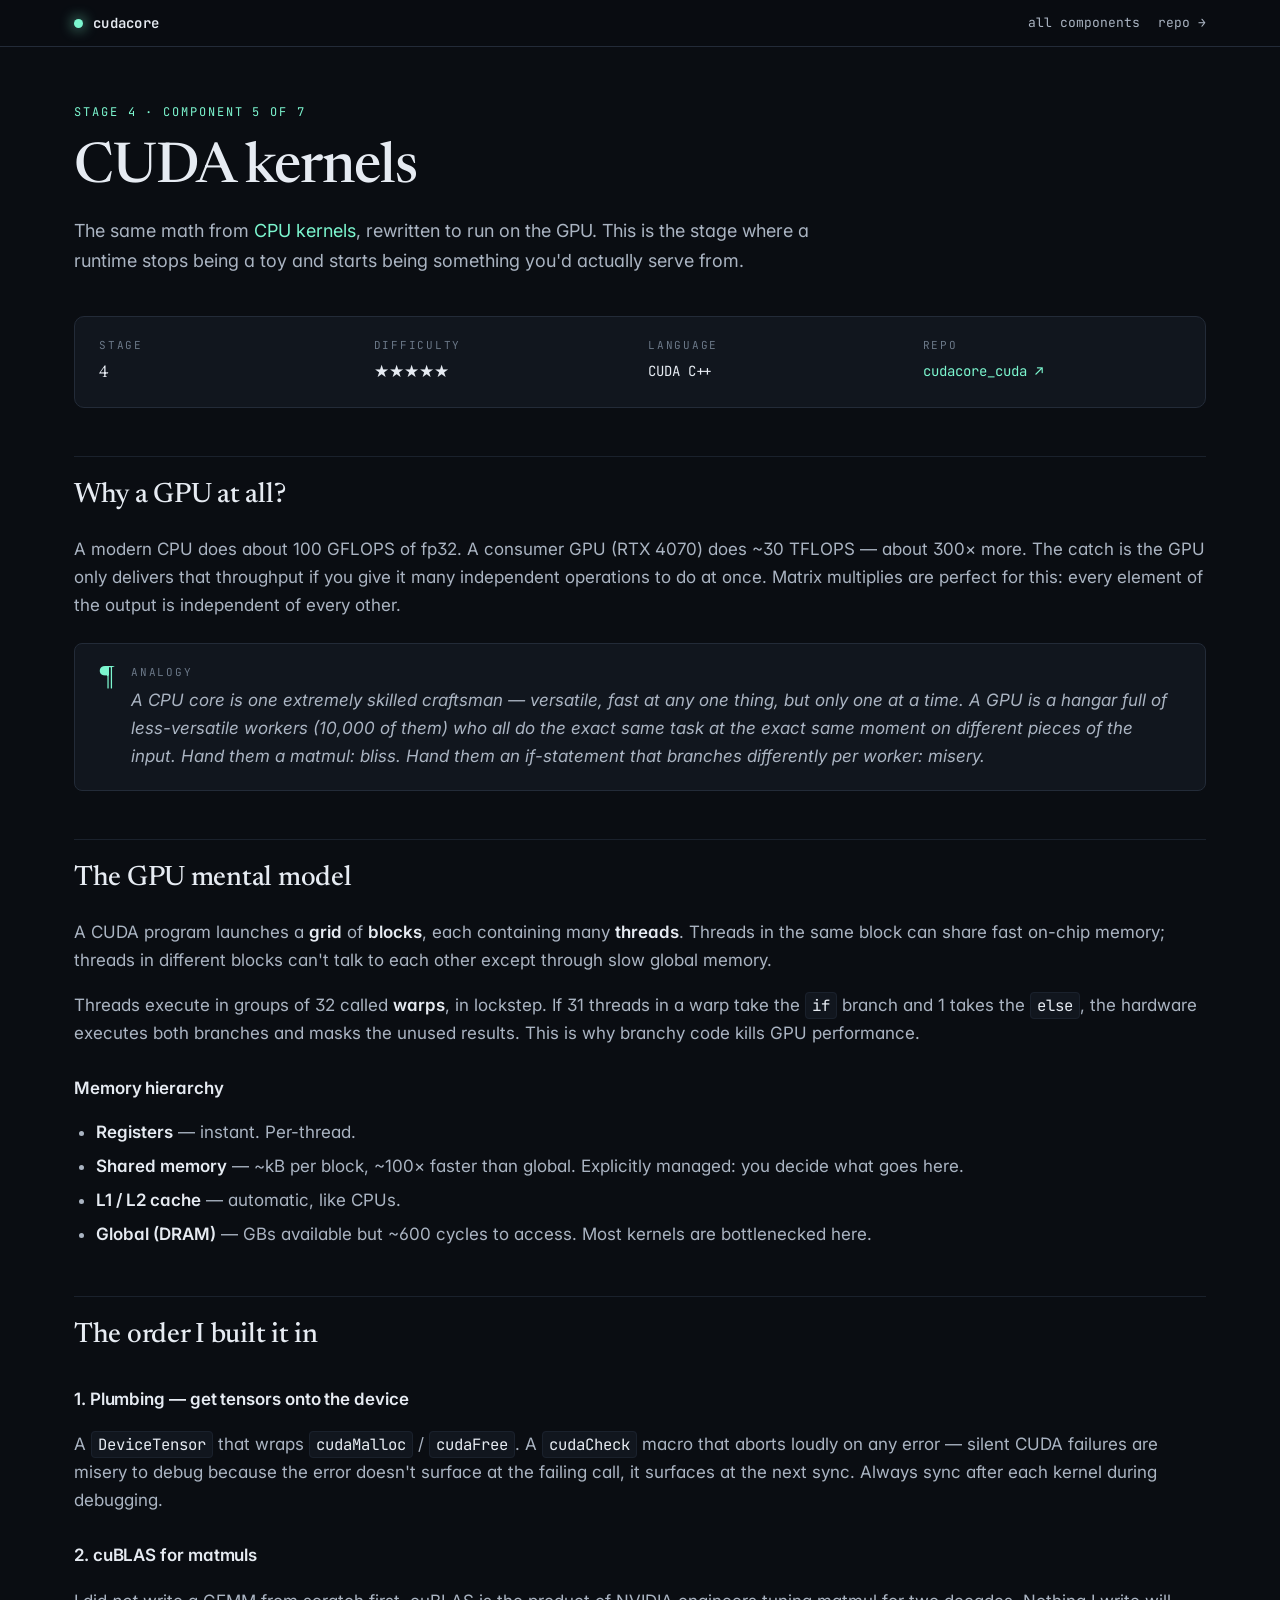
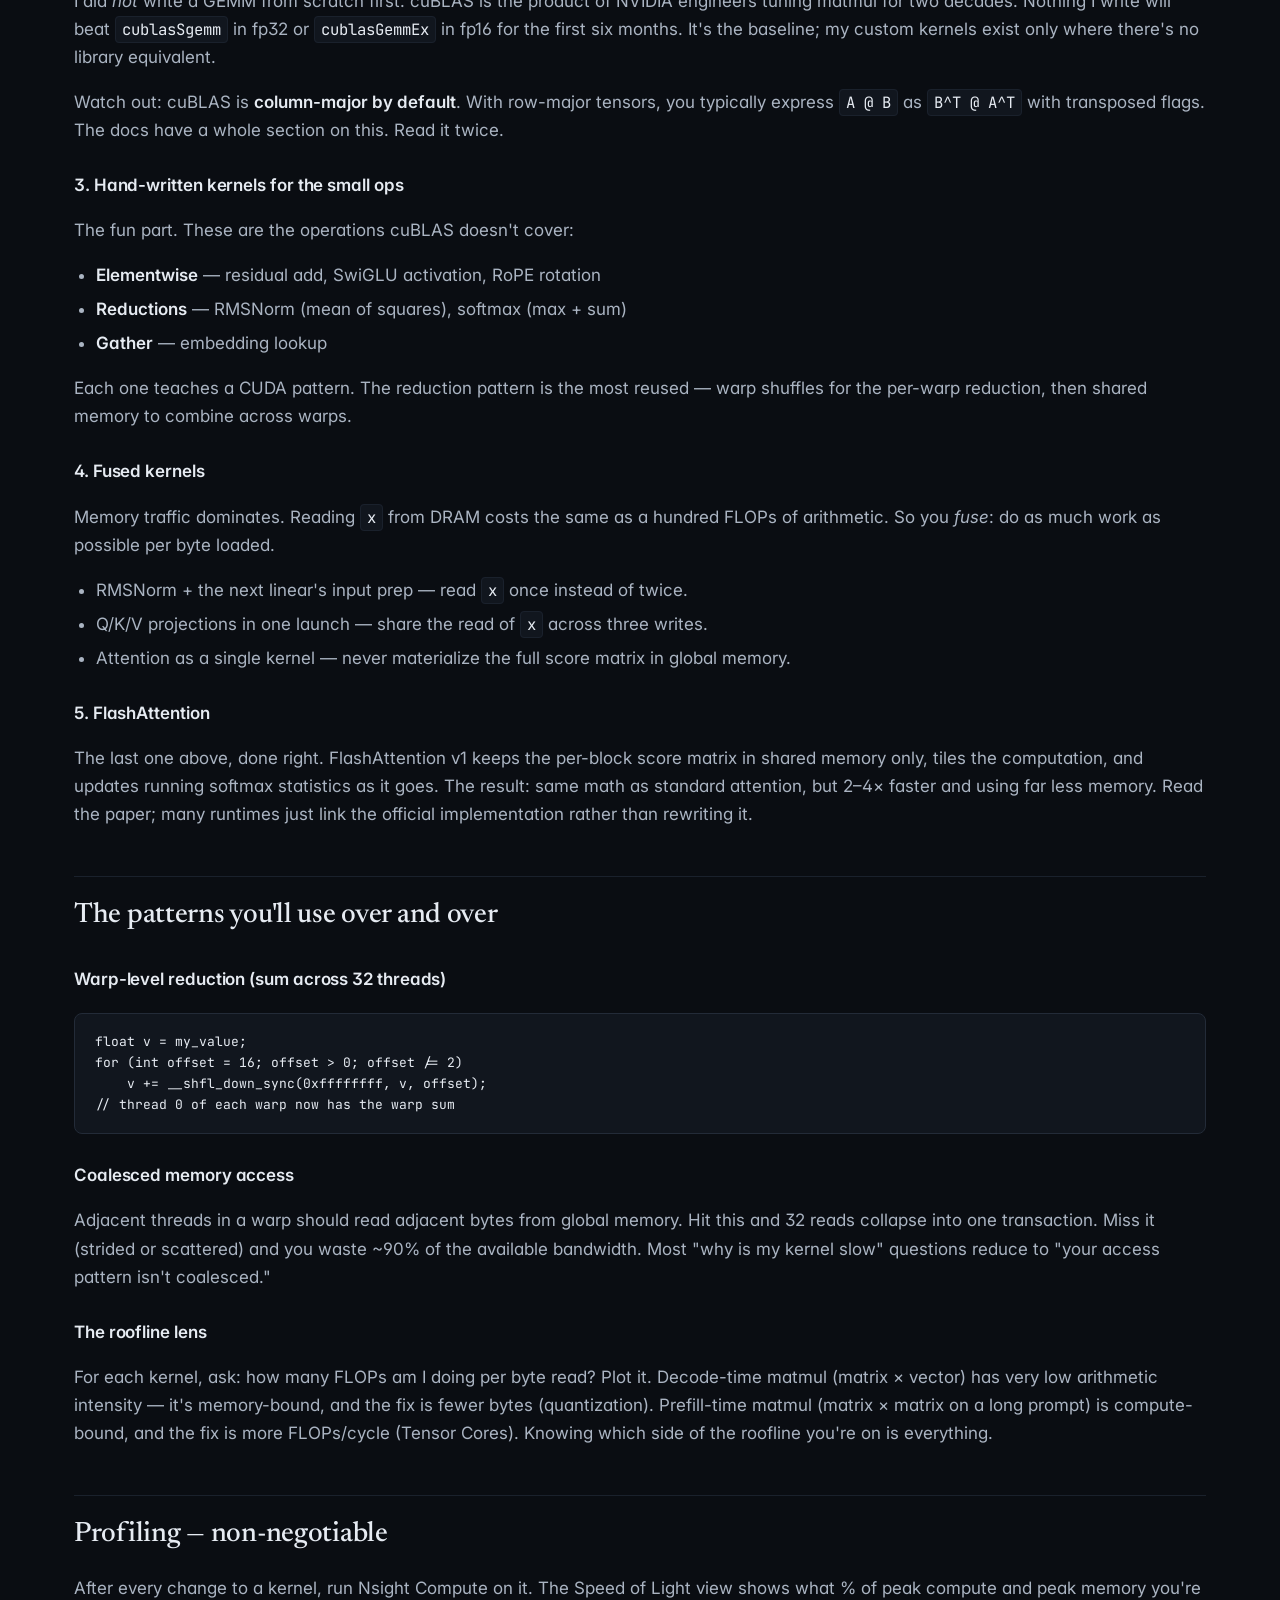
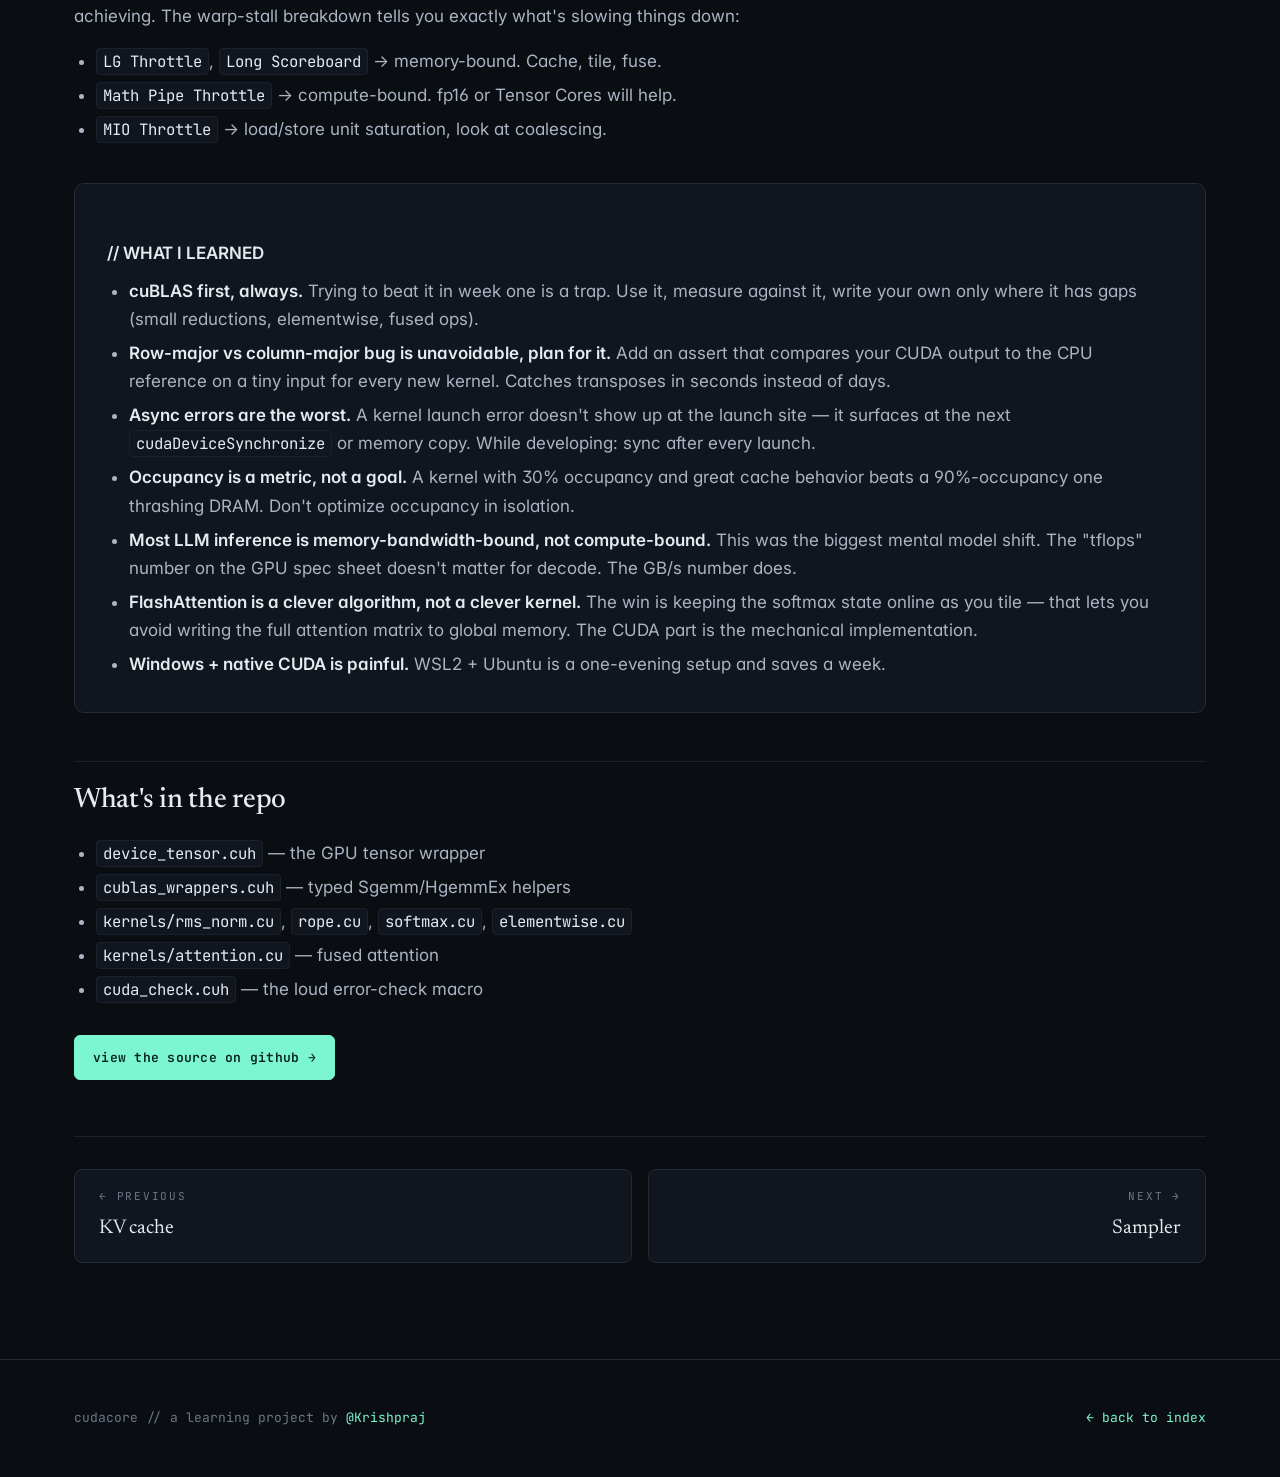
==== components/cuda.html @ 764e466d "Initial site — plain-English research log for cudacore Static HTML site explaining what an LLM infer" ====
<!doctype html>
<html lang="en">
<head>
<meta charset="utf-8">
<meta name="viewport" content="width=device-width, initial-scale=1">
<title>CUDA kernels — cudacore</title>
<meta name="description" content="The GPU version of the math. cuBLAS for matmuls, hand-written kernels for the small ops, fused attention for the win. Where 'fast' actually lives.">
<link href="https://fonts.googleapis.com/css2?family=Newsreader:ital,wght@0,400;0,500;0,600;1,400;1,500&family=Inter:wght@400;500;600;700&family=JetBrains+Mono:wght@400;500;600&display=swap" rel="stylesheet">
<link rel="stylesheet" href="../style.css">
</head>
<body>

<header class="topbar">
  <div class="topbar-inner">
    <a class="brand" href="../index.html" style="text-decoration:none;"><span class="dot"></span>cudacore</a>
    <nav class="topnav">
      <a href="../index.html#components">all components</a>
      <a href="https://github.com/Krishpraj/cudacore_cuda" target="_blank" rel="noopener">repo →</a>
    </nav>
  </div>
</header>

<article class="page">
  <div class="wrap">
    <div class="page-eyebrow">stage 4 · component 5 of 7</div>
    <h1>CUDA kernels</h1>
    <p class="subhead">The same math from <a href="kernels.html">CPU kernels</a>, rewritten to run on the GPU. This is the stage where a runtime stops being a toy and starts being something you'd actually serve from.</p>

    <div class="meta-panel">
      <div class="meta-item"><div class="label">Stage</div><div class="value">4</div></div>
      <div class="meta-item"><div class="label">Difficulty</div><div class="value">★★★★★</div></div>
      <div class="meta-item"><div class="label">Language</div><div class="value mono">CUDA C++</div></div>
      <div class="meta-item"><div class="label">Repo</div><div class="value mono"><a href="https://github.com/Krishpraj/cudacore_cuda" target="_blank" rel="noopener">cudacore_cuda ↗</a></div></div>
    </div>

    <h2>Why a GPU at all?</h2>
    <p>A modern CPU does about 100 GFLOPS of fp32. A consumer GPU (RTX 4070) does ~30 TFLOPS — about 300× more. The catch is the GPU only delivers that throughput if you give it many independent operations to do at once. Matrix multiplies are perfect for this: every element of the output is independent of every other.</p>

    <div class="analogy">
      <div class="icon">¶</div>
      <div class="body">
        <div class="tag">analogy</div>
        <p>A CPU core is one extremely skilled craftsman — versatile, fast at any one thing, but only one at a time. A GPU is a hangar full of less-versatile workers (10,000 of them) who all do the exact same task at the exact same moment on different pieces of the input. Hand them a matmul: bliss. Hand them an if-statement that branches differently per worker: misery.</p>
      </div>
    </div>

    <h2>The GPU mental model</h2>
    <p>A CUDA program launches a <strong>grid</strong> of <strong>blocks</strong>, each containing many <strong>threads</strong>. Threads in the same block can share fast on-chip memory; threads in different blocks can't talk to each other except through slow global memory.</p>

    <p>Threads execute in groups of 32 called <strong>warps</strong>, in lockstep. If 31 threads in a warp take the <code>if</code> branch and 1 takes the <code>else</code>, the hardware executes both branches and masks the unused results. This is why branchy code kills GPU performance.</p>

    <h3>Memory hierarchy</h3>
    <ul>
      <li><strong>Registers</strong> — instant. Per-thread.</li>
      <li><strong>Shared memory</strong> — ~kB per block, ~100× faster than global. Explicitly managed: you decide what goes here.</li>
      <li><strong>L1 / L2 cache</strong> — automatic, like CPUs.</li>
      <li><strong>Global (DRAM)</strong> — GBs available but ~600 cycles to access. Most kernels are bottlenecked here.</li>
    </ul>

    <h2>The order I built it in</h2>

    <h3>1. Plumbing — get tensors onto the device</h3>
    <p>A <code>DeviceTensor</code> that wraps <code>cudaMalloc</code> / <code>cudaFree</code>. A <code>cudaCheck</code> macro that aborts loudly on any error — silent CUDA failures are misery to debug because the error doesn't surface at the failing call, it surfaces at the next sync. Always sync after each kernel during debugging.</p>

    <h3>2. cuBLAS for matmuls</h3>
    <p>I did <em>not</em> write a GEMM from scratch first. cuBLAS is the product of NVIDIA engineers tuning matmul for two decades. Nothing I write will beat <code>cublasSgemm</code> in fp32 or <code>cublasGemmEx</code> in fp16 for the first six months. It's the baseline; my custom kernels exist only where there's no library equivalent.</p>

    <p>Watch out: cuBLAS is <strong>column-major by default</strong>. With row-major tensors, you typically express <code>A @ B</code> as <code>B^T @ A^T</code> with transposed flags. The docs have a whole section on this. Read it twice.</p>

    <h3>3. Hand-written kernels for the small ops</h3>
    <p>The fun part. These are the operations cuBLAS doesn't cover:</p>
    <ul>
      <li><strong>Elementwise</strong> — residual add, SwiGLU activation, RoPE rotation</li>
      <li><strong>Reductions</strong> — RMSNorm (mean of squares), softmax (max + sum)</li>
      <li><strong>Gather</strong> — embedding lookup</li>
    </ul>
    <p>Each one teaches a CUDA pattern. The reduction pattern is the most reused — warp shuffles for the per-warp reduction, then shared memory to combine across warps.</p>

    <h3>4. Fused kernels</h3>
    <p>Memory traffic dominates. Reading <code>x</code> from DRAM costs the same as a hundred FLOPs of arithmetic. So you <em>fuse</em>: do as much work as possible per byte loaded.</p>
    <ul>
      <li>RMSNorm + the next linear's input prep — read <code>x</code> once instead of twice.</li>
      <li>Q/K/V projections in one launch — share the read of <code>x</code> across three writes.</li>
      <li>Attention as a single kernel — never materialize the full score matrix in global memory.</li>
    </ul>

    <h3>5. FlashAttention</h3>
    <p>The last one above, done right. FlashAttention v1 keeps the per-block score matrix in shared memory only, tiles the computation, and updates running softmax statistics as it goes. The result: same math as standard attention, but 2–4× faster and using far less memory. Read the paper; many runtimes just link the official implementation rather than rewriting it.</p>

    <h2>The patterns you'll use over and over</h2>

    <h3>Warp-level reduction (sum across 32 threads)</h3>
<pre><code>float v = my_value;
for (int offset = 16; offset &gt; 0; offset /= 2)
    v += __shfl_down_sync(0xffffffff, v, offset);
// thread 0 of each warp now has the warp sum</code></pre>

    <h3>Coalesced memory access</h3>
    <p>Adjacent threads in a warp should read adjacent bytes from global memory. Hit this and 32 reads collapse into one transaction. Miss it (strided or scattered) and you waste ~90% of the available bandwidth. Most "why is my kernel slow" questions reduce to "your access pattern isn't coalesced."</p>

    <h3>The roofline lens</h3>
    <p>For each kernel, ask: how many FLOPs am I doing per byte read? Plot it. Decode-time matmul (matrix × vector) has very low arithmetic intensity — it's memory-bound, and the fix is fewer bytes (quantization). Prefill-time matmul (matrix × matrix on a long prompt) is compute-bound, and the fix is more FLOPs/cycle (Tensor Cores). Knowing which side of the roofline you're on is everything.</p>

    <h2>Profiling — non-negotiable</h2>
    <p>After every change to a kernel, run Nsight Compute on it. The Speed of Light view shows what % of peak compute and peak memory you're achieving. The warp-stall breakdown tells you exactly what's slowing things down:</p>
    <ul>
      <li><code>LG Throttle</code>, <code>Long Scoreboard</code> → memory-bound. Cache, tile, fuse.</li>
      <li><code>Math Pipe Throttle</code> → compute-bound. fp16 or Tensor Cores will help.</li>
      <li><code>MIO Throttle</code> → load/store unit saturation, look at coalescing.</li>
    </ul>

    <div class="learned">
      <h3>// what I learned</h3>
      <ul>
        <li><strong>cuBLAS first, always.</strong> Trying to beat it in week one is a trap. Use it, measure against it, write your own only where it has gaps (small reductions, elementwise, fused ops).</li>
        <li><strong>Row-major vs column-major bug is unavoidable, plan for it.</strong> Add an assert that compares your CUDA output to the CPU reference on a tiny input for every new kernel. Catches transposes in seconds instead of days.</li>
        <li><strong>Async errors are the worst.</strong> A kernel launch error doesn't show up at the launch site — it surfaces at the next <code>cudaDeviceSynchronize</code> or memory copy. While developing: sync after every launch.</li>
        <li><strong>Occupancy is a metric, not a goal.</strong> A kernel with 30% occupancy and great cache behavior beats a 90%-occupancy one thrashing DRAM. Don't optimize occupancy in isolation.</li>
        <li><strong>Most LLM inference is memory-bandwidth-bound, not compute-bound.</strong> This was the biggest mental model shift. The "tflops" number on the GPU spec sheet doesn't matter for decode. The GB/s number does.</li>
        <li><strong>FlashAttention is a clever algorithm, not a clever kernel.</strong> The win is keeping the softmax state online as you tile — that lets you avoid writing the full attention matrix to global memory. The CUDA part is the mechanical implementation.</li>
        <li><strong>Windows + native CUDA is painful.</strong> WSL2 + Ubuntu is a one-evening setup and saves a week.</li>
      </ul>
    </div>

    <h2>What's in the repo</h2>
    <ul>
      <li><code>device_tensor.cuh</code> — the GPU tensor wrapper</li>
      <li><code>cublas_wrappers.cuh</code> — typed Sgemm/HgemmEx helpers</li>
      <li><code>kernels/rms_norm.cu</code>, <code>rope.cu</code>, <code>softmax.cu</code>, <code>elementwise.cu</code></li>
      <li><code>kernels/attention.cu</code> — fused attention</li>
      <li><code>cuda_check.cuh</code> — the loud error-check macro</li>
    </ul>

    <p style="margin-top: 32px;"><a class="btn primary" href="https://github.com/Krishpraj/cudacore_cuda" target="_blank" rel="noopener">view the source on github →</a></p>

    <nav class="pager">
      <a href="kv_cache.html"><div class="dir">← previous</div><div class="title">KV cache</div></a>
      <a class="next" href="sampler.html"><div class="dir">next →</div><div class="title">Sampler</div></a>
    </nav>
  </div>
</article>

<footer class="site-foot">
  <div class="wrap">
    <div>cudacore // a learning project by <a href="https://github.com/Krishpraj" target="_blank" rel="noopener">@Krishpraj</a></div>
    <div><a href="../index.html">← back to index</a></div>
  </div>
</footer>

</body>
</html>
---- style.css ----
/* cudacore — design tokens */
:root {
  --bg: #0a0d12;
  --bg-2: #11161e;
  --bg-3: #1a212c;
  --line: #232b38;
  --line-soft: #1a212c;
  --ink: #e6ebf2;
  --ink-2: #aab4c2;
  --ink-3: #6b7888;
  --accent: #7cf6cf;
  --accent-2: #5cb8ff;
  --warn: #ffb84d;
  --danger: #ff7a90;
  --mono: ui-monospace, "JetBrains Mono", "SF Mono", Menlo, Consolas, monospace;
  --sans: ui-sans-serif, "Inter", system-ui, -apple-system, "Segoe UI", sans-serif;
  --serif: "Newsreader", "Iowan Old Style", Georgia, serif;
  --maxw: 1180px;
}

* { box-sizing: border-box; }
html, body { margin: 0; padding: 0; }
html { -webkit-text-size-adjust: 100%; }
body {
  background: var(--bg);
  color: var(--ink);
  font-family: var(--sans);
  font-size: 16px;
  line-height: 1.6;
  font-feature-settings: "ss01", "cv11";
  -webkit-font-smoothing: antialiased;
  text-rendering: optimizeLegibility;
}

a { color: var(--accent); text-decoration: none; }
a:hover { text-decoration: underline; text-decoration-thickness: 1px; text-underline-offset: 3px; }

::selection { background: var(--accent); color: #06231b; }

/* layout */
.wrap { max-width: var(--maxw); margin: 0 auto; padding: 0 24px; }
.row { display: flex; gap: 24px; flex-wrap: wrap; }

/* top bar */
.topbar {
  position: sticky;
  top: 0;
  z-index: 10;
  background: rgba(10,13,18,0.85);
  backdrop-filter: blur(12px);
  -webkit-backdrop-filter: blur(12px);
  border-bottom: 1px solid var(--line);
}
.topbar-inner {
  max-width: var(--maxw);
  margin: 0 auto;
  padding: 12px 24px;
  display: flex;
  align-items: center;
  justify-content: space-between;
  gap: 24px;
}
.brand {
  font-family: var(--mono);
  font-weight: 600;
  font-size: 14px;
  letter-spacing: 0.02em;
  color: var(--ink);
  display: flex;
  align-items: center;
  gap: 10px;
}
.brand .dot {
  width: 9px; height: 9px;
  border-radius: 50%;
  background: var(--accent);
  box-shadow: 0 0 14px var(--accent);
}
.topnav {
  display: flex;
  gap: 18px;
  font-family: var(--mono);
  font-size: 13px;
}
.topnav a {
  color: var(--ink-2);
  text-decoration: none;
}
.topnav a:hover { color: var(--ink); }

/* hero */
.hero {
  padding: 96px 0 64px;
  border-bottom: 1px solid var(--line);
  position: relative;
  overflow: hidden;
}
.hero::before {
  content: "";
  position: absolute;
  inset: 0;
  background:
    radial-gradient(800px 400px at 15% 10%, rgba(124,246,207,0.08), transparent 60%),
    radial-gradient(700px 500px at 85% 30%, rgba(92,184,255,0.07), transparent 60%);
  pointer-events: none;
}
.eyebrow {
  font-family: var(--mono);
  font-size: 12px;
  letter-spacing: 0.16em;
  text-transform: uppercase;
  color: var(--accent);
  margin-bottom: 24px;
}
.hero h1 {
  font-family: var(--serif);
  font-size: clamp(40px, 6vw, 72px);
  line-height: 1.05;
  letter-spacing: -0.02em;
  font-weight: 500;
  margin: 0 0 24px;
  max-width: 920px;
}
.hero h1 em {
  font-style: italic;
  color: var(--accent);
}
.hero .lede {
  font-size: 20px;
  line-height: 1.55;
  color: var(--ink-2);
  max-width: 720px;
  margin: 0 0 36px;
}
.cta-row {
  display: flex;
  gap: 12px;
  flex-wrap: wrap;
}
.btn {
  display: inline-flex;
  align-items: center;
  gap: 8px;
  padding: 11px 18px;
  border-radius: 6px;
  font-family: var(--mono);
  font-size: 13px;
  letter-spacing: 0.02em;
  border: 1px solid var(--line);
  background: var(--bg-2);
  color: var(--ink);
  text-decoration: none;
  transition: all 0.15s ease;
}
.btn:hover {
  border-color: var(--accent);
  text-decoration: none;
  transform: translateY(-1px);
}
.btn.primary {
  background: var(--accent);
  color: #06231b;
  border-color: var(--accent);
  font-weight: 600;
}
.btn.primary:hover { background: #6be3bc; border-color: #6be3bc; }

/* section */
section { padding: 72px 0; border-bottom: 1px solid var(--line-soft); }
section:last-of-type { border-bottom: none; }
.section-head {
  display: flex;
  align-items: baseline;
  justify-content: space-between;
  margin-bottom: 36px;
  gap: 24px;
  flex-wrap: wrap;
}
.section-tag {
  font-family: var(--mono);
  font-size: 12px;
  letter-spacing: 0.16em;
  text-transform: uppercase;
  color: var(--ink-3);
}
.section-head h2 {
  font-family: var(--serif);
  font-weight: 500;
  font-size: clamp(28px, 3.4vw, 40px);
  letter-spacing: -0.01em;
  margin: 8px 0 0;
}
.section-head p.kicker {
  color: var(--ink-2);
  max-width: 540px;
  margin: 8px 0 0;
}

/* the loop block */
.loop-block {
  background: var(--bg-2);
  border: 1px solid var(--line);
  border-radius: 10px;
  padding: 28px;
  font-family: var(--mono);
  font-size: 14px;
  line-height: 1.7;
  color: var(--ink-2);
  white-space: pre;
  overflow-x: auto;
}
.loop-block .kw { color: var(--accent-2); }
.loop-block .fn { color: var(--accent); }
.loop-block .cm { color: var(--ink-3); font-style: italic; }

/* component grid */
.comp-grid {
  display: grid;
  grid-template-columns: repeat(auto-fit, minmax(280px, 1fr));
  gap: 16px;
}
.comp-card {
  display: block;
  background: var(--bg-2);
  border: 1px solid var(--line);
  border-radius: 10px;
  padding: 24px;
  color: var(--ink);
  text-decoration: none;
  transition: all 0.2s ease;
  position: relative;
  overflow: hidden;
}
.comp-card::after {
  content: "→";
  position: absolute;
  top: 24px;
  right: 24px;
  font-family: var(--mono);
  color: var(--ink-3);
  transition: all 0.2s ease;
}
.comp-card:hover {
  border-color: var(--accent);
  background: var(--bg-3);
  text-decoration: none;
  transform: translateY(-2px);
}
.comp-card:hover::after { color: var(--accent); transform: translateX(4px); }
.comp-card .stage {
  font-family: var(--mono);
  font-size: 11px;
  letter-spacing: 0.16em;
  text-transform: uppercase;
  color: var(--accent);
  margin-bottom: 10px;
}
.comp-card h3 {
  font-family: var(--serif);
  font-weight: 500;
  font-size: 24px;
  margin: 0 0 8px;
  letter-spacing: -0.01em;
}
.comp-card p {
  color: var(--ink-2);
  font-size: 14px;
  line-height: 1.5;
  margin: 0;
}
.comp-card .difficulty {
  margin-top: 16px;
  display: flex;
  gap: 4px;
}
.comp-card .difficulty span {
  width: 24px; height: 3px;
  background: var(--line);
  border-radius: 2px;
}
.comp-card .difficulty span.on { background: var(--accent); }

/* page body content */
article.page {
  padding: 56px 0 96px;
}
article.page .page-eyebrow {
  font-family: var(--mono);
  font-size: 12px;
  letter-spacing: 0.16em;
  text-transform: uppercase;
  color: var(--accent);
  margin-bottom: 16px;
}
article.page h1 {
  font-family: var(--serif);
  font-weight: 500;
  font-size: clamp(36px, 5vw, 56px);
  letter-spacing: -0.02em;
  line-height: 1.1;
  margin: 0 0 16px;
}
article.page .subhead {
  font-size: 18px;
  color: var(--ink-2);
  max-width: 740px;
  margin: 0 0 40px;
}
article.page h2 {
  font-family: var(--serif);
  font-weight: 500;
  font-size: 28px;
  letter-spacing: -0.01em;
  margin: 48px 0 16px;
  padding-top: 16px;
  border-top: 1px solid var(--line-soft);
}
article.page h3 {
  font-family: var(--sans);
  font-weight: 600;
  font-size: 17px;
  margin: 28px 0 10px;
  color: var(--ink);
  letter-spacing: -0.005em;
}
article.page p, article.page li {
  color: var(--ink-2);
  font-size: 17px;
  line-height: 1.65;
}
article.page strong { color: var(--ink); font-weight: 600; }
article.page ul { padding-left: 22px; }
article.page li { margin-bottom: 6px; }
article.page code {
  font-family: var(--mono);
  font-size: 0.92em;
  background: var(--bg-2);
  padding: 2px 6px;
  border-radius: 4px;
  border: 1px solid var(--line-soft);
  color: var(--ink);
}
article.page pre {
  background: var(--bg-2);
  border: 1px solid var(--line);
  border-radius: 8px;
  padding: 18px 20px;
  overflow-x: auto;
  font-family: var(--mono);
  font-size: 13px;
  line-height: 1.6;
  color: var(--ink);
  margin: 20px 0;
}
article.page pre code {
  background: none;
  padding: 0;
  border: none;
  font-size: inherit;
}

/* explainer box */
.explainer {
  background: linear-gradient(135deg, rgba(124,246,207,0.04), rgba(92,184,255,0.03));
  border: 1px solid var(--line);
  border-left: 3px solid var(--accent);
  border-radius: 8px;
  padding: 20px 24px;
  margin: 24px 0;
}
.explainer .tag {
  font-family: var(--mono);
  font-size: 11px;
  letter-spacing: 0.16em;
  text-transform: uppercase;
  color: var(--accent);
  margin-bottom: 8px;
}
.explainer p { margin: 0; }

/* analogy box */
.analogy {
  background: var(--bg-2);
  border: 1px solid var(--line);
  border-radius: 8px;
  padding: 20px 24px;
  margin: 24px 0;
  display: flex;
  gap: 16px;
  align-items: flex-start;
}
.analogy .icon {
  font-family: var(--serif);
  font-size: 28px;
  color: var(--accent);
  line-height: 1;
  flex-shrink: 0;
}
.analogy .body { flex: 1; }
.analogy .tag {
  font-family: var(--mono);
  font-size: 11px;
  letter-spacing: 0.16em;
  text-transform: uppercase;
  color: var(--ink-3);
  margin-bottom: 4px;
}
.analogy p { margin: 0; font-style: italic; color: var(--ink); }

/* learned-box */
.learned {
  background: var(--bg-2);
  border: 1px solid var(--line);
  border-radius: 10px;
  padding: 28px 32px;
  margin: 40px 0;
}
.learned h3 {
  font-family: var(--mono);
  font-size: 12px;
  letter-spacing: 0.16em;
  text-transform: uppercase;
  color: var(--accent);
  margin: 0 0 16px;
  padding: 0;
  border: 0;
}
.learned ul { padding-left: 22px; margin: 0; }
.learned li { margin-bottom: 10px; }

/* next/prev */
.pager {
  display: flex;
  justify-content: space-between;
  gap: 16px;
  margin-top: 56px;
  padding-top: 32px;
  border-top: 1px solid var(--line-soft);
}
.pager a {
  flex: 1;
  padding: 18px 24px;
  background: var(--bg-2);
  border: 1px solid var(--line);
  border-radius: 8px;
  display: block;
  text-decoration: none;
  transition: all 0.15s ease;
}
.pager a:hover { border-color: var(--accent); text-decoration: none; }
.pager .dir {
  font-family: var(--mono);
  font-size: 11px;
  letter-spacing: 0.16em;
  text-transform: uppercase;
  color: var(--ink-3);
  margin-bottom: 6px;
}
.pager .title {
  font-family: var(--serif);
  font-size: 20px;
  color: var(--ink);
}
.pager a.next { text-align: right; }
.pager a.disabled { opacity: 0.4; pointer-events: none; }

/* roadmap */
.stages {
  display: grid;
  grid-template-columns: 1fr;
  gap: 0;
  border: 1px solid var(--line);
  border-radius: 10px;
  overflow: hidden;
  background: var(--bg-2);
}
.stage-row {
  display: grid;
  grid-template-columns: 88px 1fr;
  border-top: 1px solid var(--line-soft);
  padding: 18px 24px;
  align-items: baseline;
  gap: 16px;
}
.stage-row:first-child { border-top: none; }
.stage-row .num {
  font-family: var(--mono);
  font-size: 12px;
  color: var(--accent);
  letter-spacing: 0.1em;
}
.stage-row .title {
  font-family: var(--serif);
  font-size: 19px;
  color: var(--ink);
  margin: 0 0 4px;
}
.stage-row .desc {
  font-size: 14px;
  color: var(--ink-2);
  margin: 0;
}

/* metadata panel on component pages */
.meta-panel {
  display: grid;
  grid-template-columns: repeat(auto-fit, minmax(180px, 1fr));
  gap: 16px;
  background: var(--bg-2);
  border: 1px solid var(--line);
  border-radius: 10px;
  padding: 20px 24px;
  margin: 32px 0 40px;
}
.meta-item .label {
  font-family: var(--mono);
  font-size: 11px;
  letter-spacing: 0.16em;
  text-transform: uppercase;
  color: var(--ink-3);
  margin-bottom: 6px;
}
.meta-item .value {
  font-family: var(--serif);
  font-size: 17px;
  color: var(--ink);
}
.meta-item .value.mono { font-family: var(--mono); font-size: 14px; }

/* footer */
footer.site-foot {
  padding: 48px 0;
  border-top: 1px solid var(--line);
  font-family: var(--mono);
  font-size: 13px;
  color: var(--ink-3);
}
footer.site-foot .wrap {
  display: flex;
  justify-content: space-between;
  flex-wrap: wrap;
  gap: 16px;
}

/* responsive */
@media (max-width: 640px) {
  .topnav { gap: 12px; font-size: 12px; }
  .hero { padding: 64px 0 48px; }
  .meta-panel { grid-template-columns: 1fr 1fr; }
  .pager { flex-direction: column; }
  .pager a.next { text-align: left; }
}
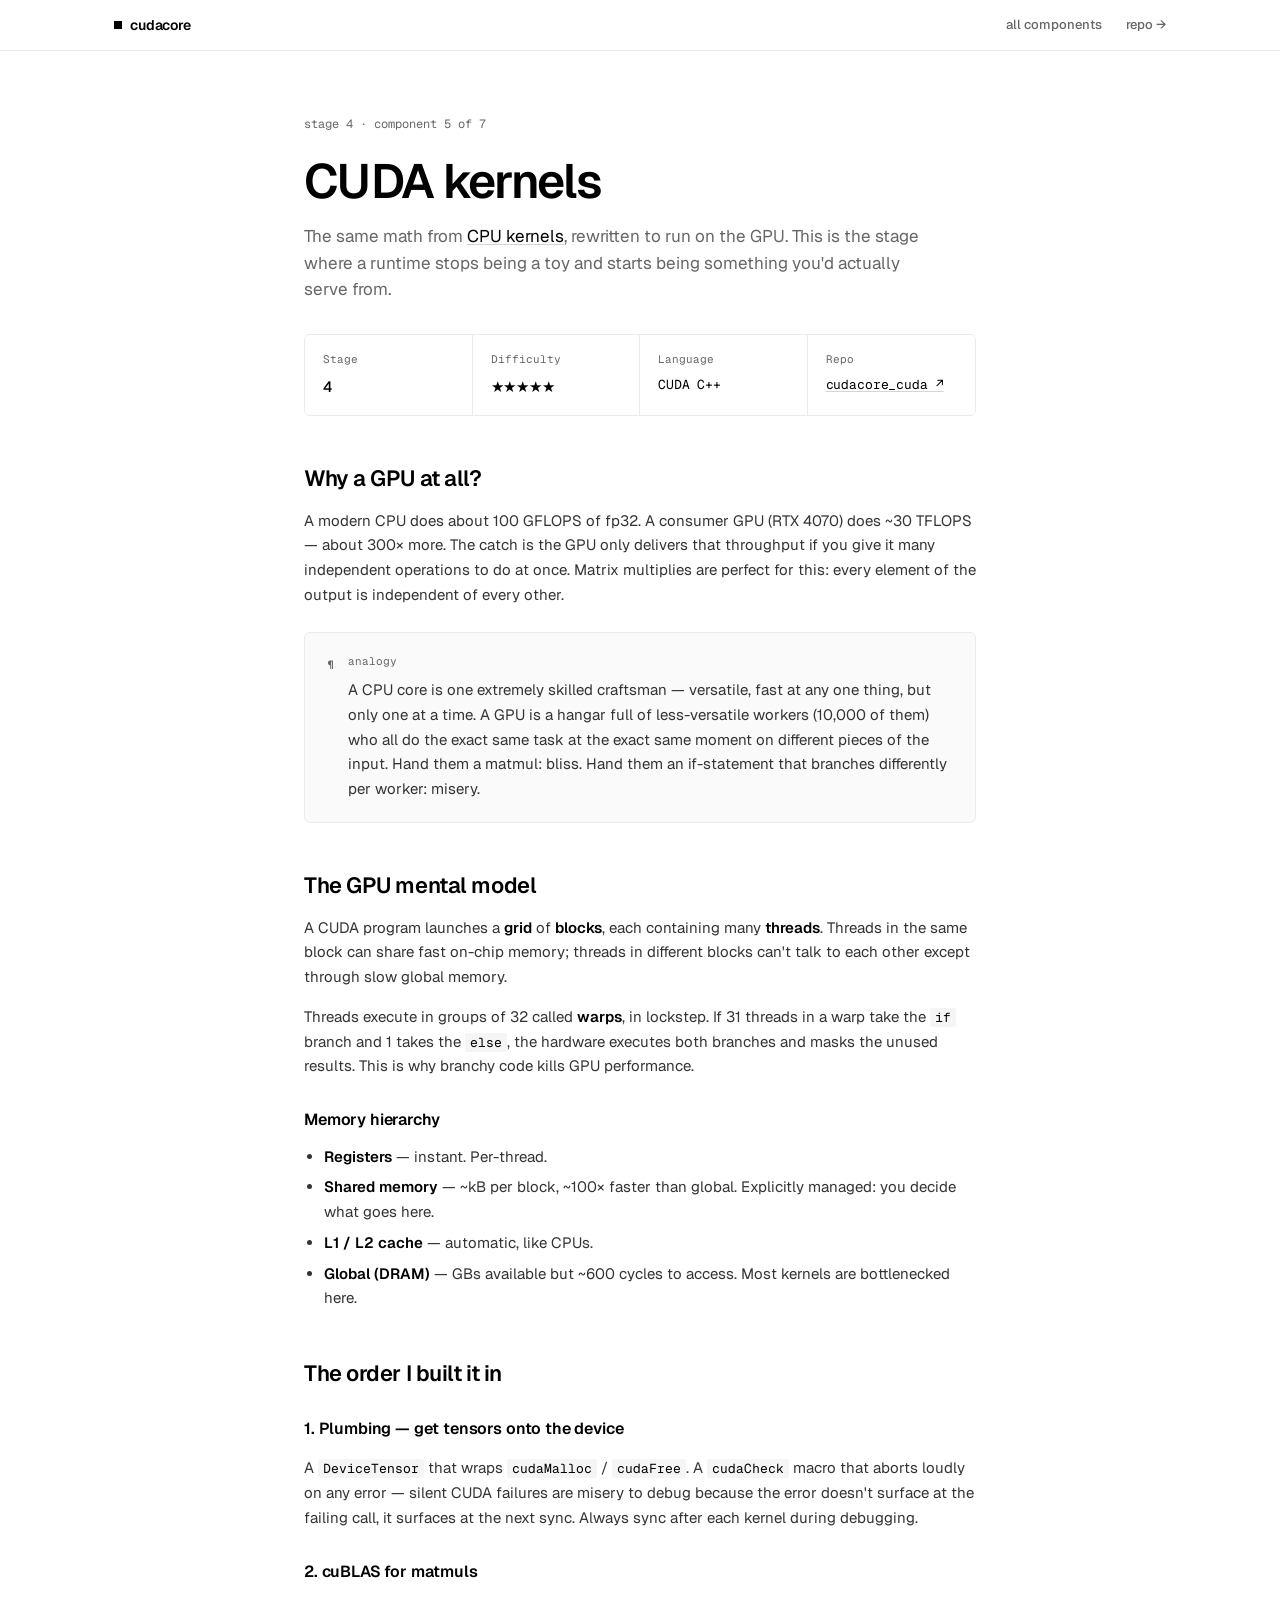
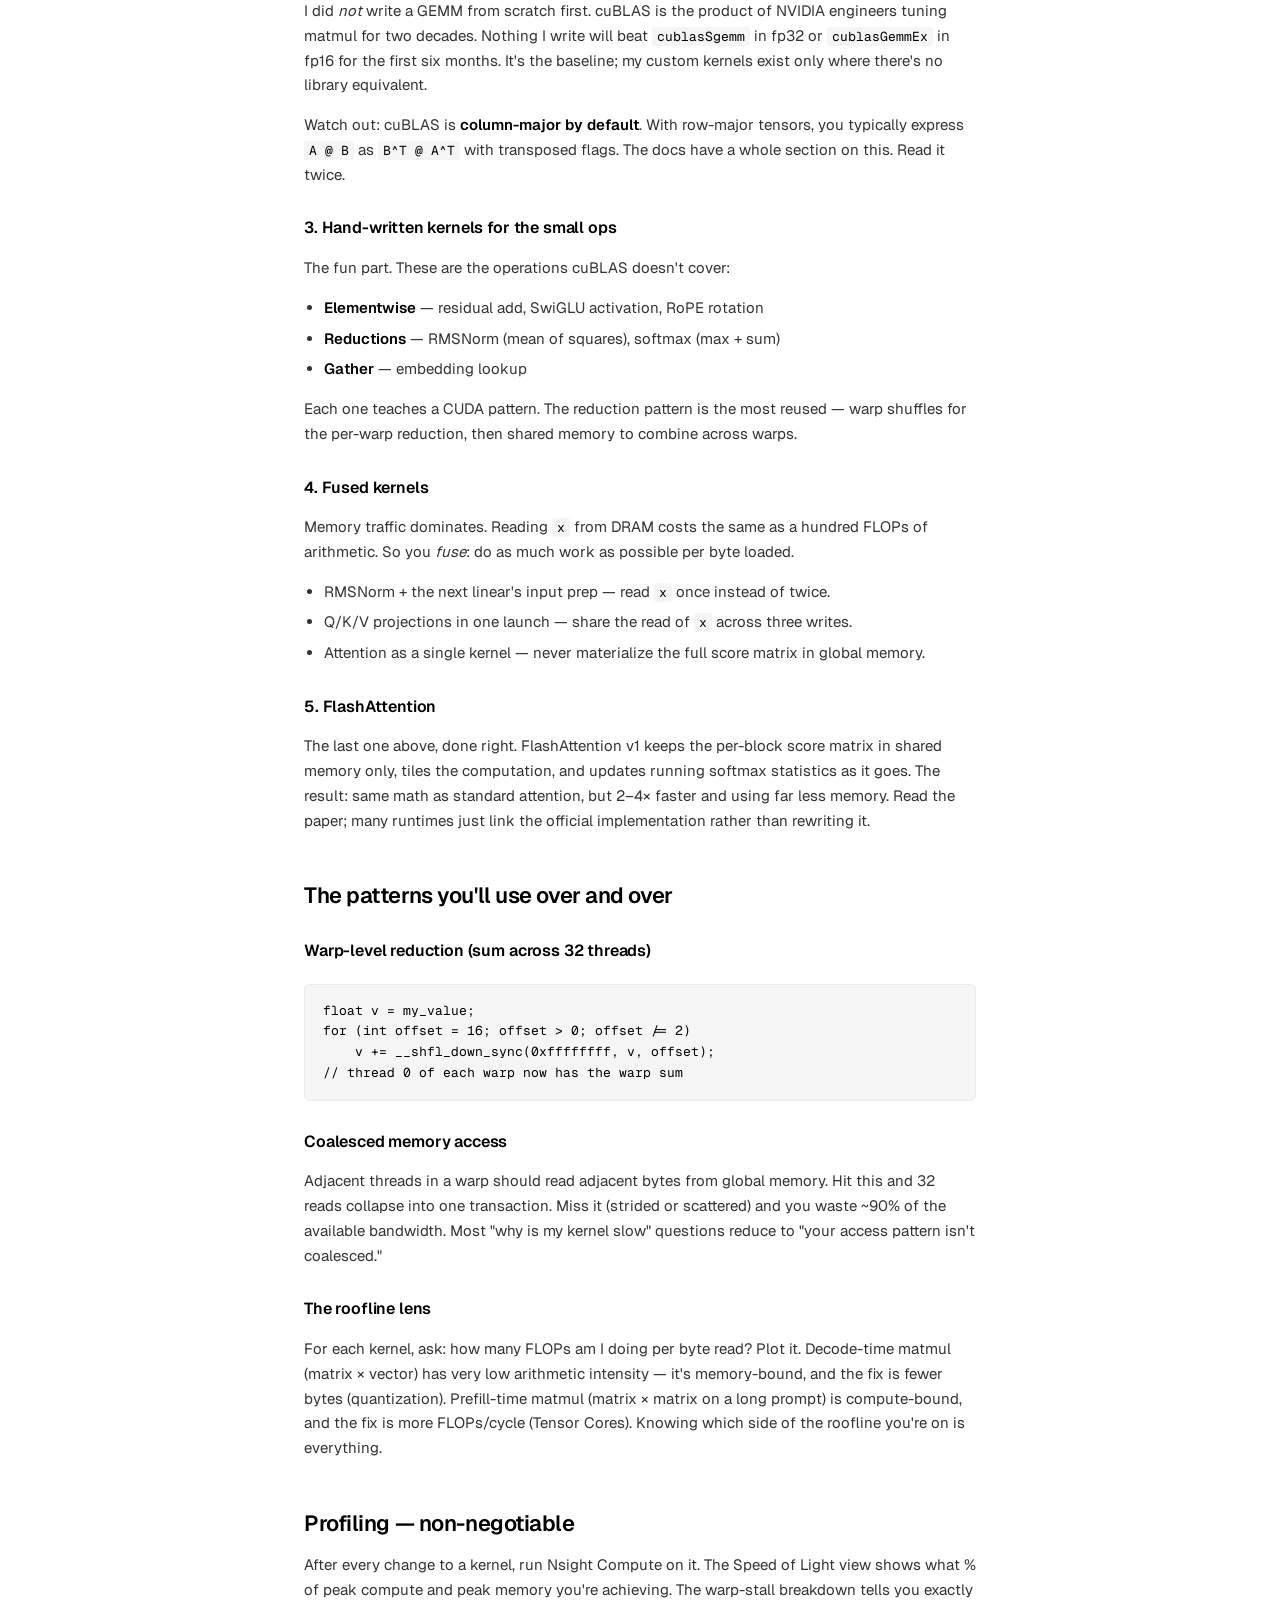
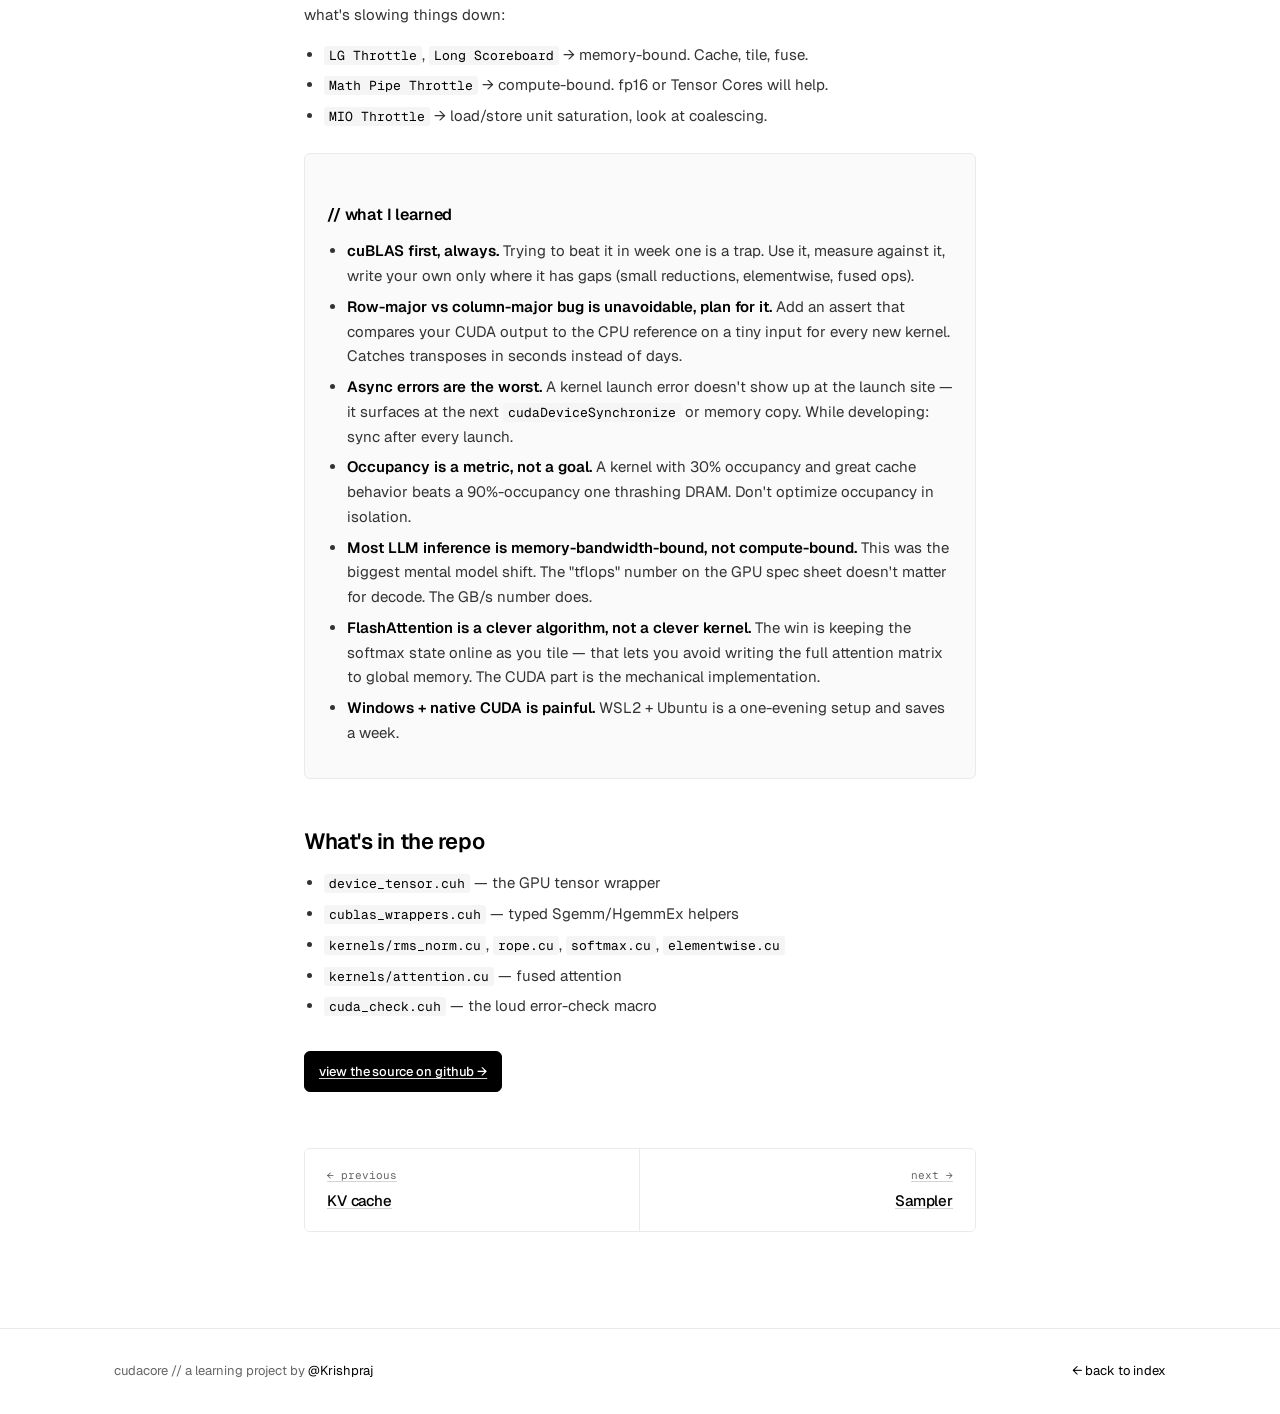
==== commit e9c7d645: "Redesign to minimal monochrome (Vercel-style) Strip dark theme, cyan accents, Newsreader serif headi" ====
--- a/components/cuda.html
+++ b/components/cuda.html
@@ -5,7 +5,9 @@
 <meta name="viewport" content="width=device-width, initial-scale=1">
 <title>CUDA kernels — cudacore</title>
 <meta name="description" content="The GPU version of the math. cuBLAS for matmuls, hand-written kernels for the small ops, fused attention for the win. Where 'fast' actually lives.">
-<link href="https://fonts.googleapis.com/css2?family=Newsreader:ital,wght@0,400;0,500;0,600;1,400;1,500&family=Inter:wght@400;500;600;700&family=JetBrains+Mono:wght@400;500;600&display=swap" rel="stylesheet">
+<link rel="preconnect" href="https://fonts.googleapis.com">
+<link rel="preconnect" href="https://fonts.gstatic.com" crossorigin>
+<link href="https://fonts.googleapis.com/css2?family=Geist:wght@400;500;600;700&family=Geist+Mono:wght@400;500&display=swap" rel="stylesheet">
 <link rel="stylesheet" href="../style.css">
 </head>
 <body>
--- a/style.css
+++ b/style.css
@@ -1,552 +1,566 @@
-/* cudacore — design tokens */
+/* cudacore — minimal docs theme */
 :root {
-  --bg: #0a0d12;
-  --bg-2: #11161e;
-  --bg-3: #1a212c;
-  --line: #232b38;
-  --line-soft: #1a212c;
-  --ink: #e6ebf2;
-  --ink-2: #aab4c2;
-  --ink-3: #6b7888;
-  --accent: #7cf6cf;
-  --accent-2: #5cb8ff;
-  --warn: #ffb84d;
-  --danger: #ff7a90;
-  --mono: ui-monospace, "JetBrains Mono", "SF Mono", Menlo, Consolas, monospace;
-  --sans: ui-sans-serif, "Inter", system-ui, -apple-system, "Segoe UI", sans-serif;
-  --serif: "Newsreader", "Iowan Old Style", Georgia, serif;
-  --maxw: 1180px;
+  --bg: #ffffff;
+  --fg: #000000;
+  --muted: #666666;
+  --subtle: #888888;
+  --line: #eaeaea;
+  --line-strong: #d4d4d4;
+  --surface: #fafafa;
+  --code-bg: #f5f5f5;
+  --sans: "Geist", -apple-system, BlinkMacSystemFont, "Segoe UI", sans-serif;
+  --mono: "Geist Mono", ui-monospace, "SF Mono", Menlo, Consolas, monospace;
+  --maxw: 1100px;
+  --maxw-prose: 720px;
+  --radius: 6px;
 }
 
 * { box-sizing: border-box; }
 html, body { margin: 0; padding: 0; }
-html { -webkit-text-size-adjust: 100%; }
+html { -webkit-text-size-adjust: 100%; scroll-behavior: smooth; }
 body {
   background: var(--bg);
-  color: var(--ink);
-  font-family: var(--sans);
-  font-size: 16px;
+  color: var(--fg);
+  font-family: var(--sans);
+  font-size: 15px;
   line-height: 1.6;
-  font-feature-settings: "ss01", "cv11";
   -webkit-font-smoothing: antialiased;
   text-rendering: optimizeLegibility;
 }
 
-a { color: var(--accent); text-decoration: none; }
-a:hover { text-decoration: underline; text-decoration-thickness: 1px; text-underline-offset: 3px; }
-
-::selection { background: var(--accent); color: #06231b; }
+a { color: inherit; text-decoration: none; }
+a:hover { text-decoration: underline; text-underline-offset: 3px; }
+
+::selection { background: #000; color: #fff; }
 
 /* layout */
 .wrap { max-width: var(--maxw); margin: 0 auto; padding: 0 24px; }
-.row { display: flex; gap: 24px; flex-wrap: wrap; }
-
-/* top bar */
+
+/* topbar */
 .topbar {
   position: sticky;
   top: 0;
-  z-index: 10;
-  background: rgba(10,13,18,0.85);
-  backdrop-filter: blur(12px);
-  -webkit-backdrop-filter: blur(12px);
+  z-index: 50;
+  background: rgba(255,255,255,0.85);
+  backdrop-filter: saturate(180%) blur(10px);
+  -webkit-backdrop-filter: saturate(180%) blur(10px);
   border-bottom: 1px solid var(--line);
 }
 .topbar-inner {
   max-width: var(--maxw);
   margin: 0 auto;
-  padding: 12px 24px;
+  padding: 14px 24px;
   display: flex;
   align-items: center;
   justify-content: space-between;
-  gap: 24px;
+  gap: 32px;
 }
 .brand {
-  font-family: var(--mono);
+  font-family: var(--sans);
   font-weight: 600;
   font-size: 14px;
-  letter-spacing: 0.02em;
-  color: var(--ink);
-  display: flex;
+  letter-spacing: -0.01em;
+  color: var(--fg);
+  display: inline-flex;
   align-items: center;
-  gap: 10px;
-}
+  gap: 8px;
+  text-decoration: none;
+}
+.brand:hover { text-decoration: none; }
 .brand .dot {
-  width: 9px; height: 9px;
-  border-radius: 50%;
-  background: var(--accent);
-  box-shadow: 0 0 14px var(--accent);
+  width: 8px;
+  height: 8px;
+  background: var(--fg);
+  box-shadow: none;
+  border-radius: 0;
 }
 .topnav {
   display: flex;
-  gap: 18px;
-  font-family: var(--mono);
+  gap: 24px;
   font-size: 13px;
+  font-weight: 500;
 }
 .topnav a {
-  color: var(--ink-2);
-  text-decoration: none;
-}
-.topnav a:hover { color: var(--ink); }
+  color: var(--muted);
+  transition: color 0.15s ease;
+}
+.topnav a:hover { color: var(--fg); text-decoration: none; }
 
 /* hero */
 .hero {
-  padding: 96px 0 64px;
+  padding: 120px 0 96px;
   border-bottom: 1px solid var(--line);
   position: relative;
-  overflow: hidden;
-}
-.hero::before {
-  content: "";
-  position: absolute;
-  inset: 0;
-  background:
-    radial-gradient(800px 400px at 15% 10%, rgba(124,246,207,0.08), transparent 60%),
-    radial-gradient(700px 500px at 85% 30%, rgba(92,184,255,0.07), transparent 60%);
-  pointer-events: none;
-}
+}
+.hero::before { display: none; }
 .eyebrow {
   font-family: var(--mono);
   font-size: 12px;
-  letter-spacing: 0.16em;
-  text-transform: uppercase;
-  color: var(--accent);
-  margin-bottom: 24px;
+  color: var(--muted);
+  margin-bottom: 32px;
+  letter-spacing: 0;
+  text-transform: none;
 }
 .hero h1 {
-  font-family: var(--serif);
-  font-size: clamp(40px, 6vw, 72px);
+  font-family: var(--sans);
+  font-size: clamp(40px, 6.5vw, 76px);
+  font-weight: 600;
   line-height: 1.05;
-  letter-spacing: -0.02em;
-  font-weight: 500;
-  margin: 0 0 24px;
-  max-width: 920px;
+  letter-spacing: -0.04em;
+  margin: 0 0 28px;
+  max-width: 880px;
+  color: var(--fg);
 }
 .hero h1 em {
-  font-style: italic;
-  color: var(--accent);
+  font-style: normal;
+  color: var(--muted);
+  font-weight: 600;
 }
 .hero .lede {
-  font-size: 20px;
+  font-size: 18px;
   line-height: 1.55;
-  color: var(--ink-2);
-  max-width: 720px;
-  margin: 0 0 36px;
-}
-.cta-row {
-  display: flex;
-  gap: 12px;
-  flex-wrap: wrap;
-}
+  color: var(--muted);
+  max-width: 640px;
+  margin: 0 0 40px;
+  letter-spacing: -0.005em;
+}
+
+/* buttons */
+.cta-row { display: flex; gap: 8px; flex-wrap: wrap; }
 .btn {
   display: inline-flex;
   align-items: center;
-  gap: 8px;
-  padding: 11px 18px;
-  border-radius: 6px;
-  font-family: var(--mono);
+  gap: 6px;
+  padding: 9px 14px;
+  font-family: var(--sans);
   font-size: 13px;
-  letter-spacing: 0.02em;
-  border: 1px solid var(--line);
-  background: var(--bg-2);
-  color: var(--ink);
+  font-weight: 500;
+  letter-spacing: -0.005em;
+  border-radius: var(--radius);
+  border: 1px solid var(--line-strong);
+  background: var(--bg);
+  color: var(--fg);
+  cursor: pointer;
+  transition: background 0.15s ease, border-color 0.15s ease;
   text-decoration: none;
-  transition: all 0.15s ease;
-}
-.btn:hover {
-  border-color: var(--accent);
-  text-decoration: none;
-  transform: translateY(-1px);
-}
-.btn.primary {
-  background: var(--accent);
-  color: #06231b;
-  border-color: var(--accent);
-  font-weight: 600;
-}
-.btn.primary:hover { background: #6be3bc; border-color: #6be3bc; }
-
-/* section */
-section { padding: 72px 0; border-bottom: 1px solid var(--line-soft); }
+}
+.btn:hover { background: var(--surface); text-decoration: none; transform: none; border-color: var(--line-strong); }
+.btn.primary { background: var(--fg); color: var(--bg); border-color: var(--fg); font-weight: 500; }
+.btn.primary:hover { background: #1f1f1f; border-color: #1f1f1f; }
+
+/* sections */
+section { padding: 80px 0; border-bottom: 1px solid var(--line); }
 section:last-of-type { border-bottom: none; }
+
 .section-head {
-  display: flex;
-  align-items: baseline;
-  justify-content: space-between;
-  margin-bottom: 36px;
-  gap: 24px;
-  flex-wrap: wrap;
+  margin-bottom: 40px;
+  display: block;
+  max-width: 720px;
 }
 .section-tag {
   font-family: var(--mono);
   font-size: 12px;
-  letter-spacing: 0.16em;
-  text-transform: uppercase;
-  color: var(--ink-3);
+  color: var(--muted);
+  margin-bottom: 12px;
+  letter-spacing: 0;
+  text-transform: none;
 }
 .section-head h2 {
-  font-family: var(--serif);
-  font-weight: 500;
-  font-size: clamp(28px, 3.4vw, 40px);
-  letter-spacing: -0.01em;
-  margin: 8px 0 0;
+  font-family: var(--sans);
+  font-weight: 600;
+  font-size: clamp(24px, 3.4vw, 32px);
+  letter-spacing: -0.025em;
+  line-height: 1.2;
+  margin: 0;
+  color: var(--fg);
 }
 .section-head p.kicker {
-  color: var(--ink-2);
-  max-width: 540px;
-  margin: 8px 0 0;
-}
-
-/* the loop block */
+  font-size: 15px;
+  line-height: 1.6;
+  color: var(--muted);
+  margin: 14px 0 0;
+  max-width: 560px;
+}
+
+/* loop block */
 .loop-block {
-  background: var(--bg-2);
-  border: 1px solid var(--line);
-  border-radius: 10px;
-  padding: 28px;
-  font-family: var(--mono);
-  font-size: 14px;
+  background: var(--code-bg);
+  border: 1px solid var(--line);
+  border-radius: var(--radius);
+  padding: 22px;
+  font-family: var(--mono);
+  font-size: 13px;
   line-height: 1.7;
-  color: var(--ink-2);
+  color: var(--fg);
   white-space: pre;
   overflow-x: auto;
 }
-.loop-block .kw { color: var(--accent-2); }
-.loop-block .fn { color: var(--accent); }
-.loop-block .cm { color: var(--ink-3); font-style: italic; }
+.loop-block .kw { color: var(--fg); font-weight: 500; }
+.loop-block .fn { color: var(--fg); }
+.loop-block .cm { color: var(--muted); font-style: normal; }
 
 /* component grid */
 .comp-grid {
   display: grid;
   grid-template-columns: repeat(auto-fit, minmax(280px, 1fr));
-  gap: 16px;
+  gap: 0;
+  background: var(--bg);
+  border: 1px solid var(--line);
+  border-radius: var(--radius);
+  overflow: hidden;
 }
 .comp-card {
   display: block;
-  background: var(--bg-2);
-  border: 1px solid var(--line);
-  border-radius: 10px;
-  padding: 24px;
-  color: var(--ink);
+  background: var(--bg);
+  padding: 28px;
+  color: var(--fg);
   text-decoration: none;
-  transition: all 0.2s ease;
   position: relative;
-  overflow: hidden;
+  border-right: 1px solid var(--line);
+  border-bottom: 1px solid var(--line);
+  transition: background 0.15s ease;
+}
+.comp-card:hover {
+  background: var(--surface);
+  text-decoration: none;
+  transform: none;
+  border-color: var(--line);
 }
 .comp-card::after {
   content: "→";
   position: absolute;
-  top: 24px;
-  right: 24px;
-  font-family: var(--mono);
-  color: var(--ink-3);
-  transition: all 0.2s ease;
-}
-.comp-card:hover {
-  border-color: var(--accent);
-  background: var(--bg-3);
-  text-decoration: none;
-  transform: translateY(-2px);
-}
-.comp-card:hover::after { color: var(--accent); transform: translateX(4px); }
+  top: 28px;
+  right: 28px;
+  font-family: var(--sans);
+  color: var(--muted);
+  font-size: 14px;
+  transition: transform 0.15s ease, color 0.15s ease;
+}
+.comp-card:hover::after { color: var(--fg); transform: translateX(3px); }
 .comp-card .stage {
   font-family: var(--mono);
   font-size: 11px;
-  letter-spacing: 0.16em;
-  text-transform: uppercase;
-  color: var(--accent);
-  margin-bottom: 10px;
+  color: var(--muted);
+  margin-bottom: 12px;
+  letter-spacing: 0;
+  text-transform: none;
 }
 .comp-card h3 {
-  font-family: var(--serif);
-  font-weight: 500;
-  font-size: 24px;
+  font-family: var(--sans);
+  font-weight: 600;
+  font-size: 18px;
+  letter-spacing: -0.015em;
   margin: 0 0 8px;
-  letter-spacing: -0.01em;
+  color: var(--fg);
 }
 .comp-card p {
-  color: var(--ink-2);
+  color: var(--muted);
   font-size: 14px;
-  line-height: 1.5;
+  line-height: 1.55;
   margin: 0;
 }
 .comp-card .difficulty {
-  margin-top: 16px;
+  margin-top: 18px;
   display: flex;
-  gap: 4px;
+  gap: 3px;
 }
 .comp-card .difficulty span {
-  width: 24px; height: 3px;
+  width: 16px; height: 3px;
   background: var(--line);
-  border-radius: 2px;
-}
-.comp-card .difficulty span.on { background: var(--accent); }
-
-/* page body content */
-article.page {
-  padding: 56px 0 96px;
-}
+  border-radius: 0;
+}
+.comp-card .difficulty span.on { background: var(--fg); }
+
+/* article (component pages) */
+article.page { padding: 64px 0 96px; }
+article.page > .wrap { max-width: var(--maxw-prose); }
 article.page .page-eyebrow {
   font-family: var(--mono);
   font-size: 12px;
-  letter-spacing: 0.16em;
-  text-transform: uppercase;
-  color: var(--accent);
-  margin-bottom: 16px;
+  color: var(--muted);
+  margin-bottom: 20px;
+  letter-spacing: 0;
+  text-transform: none;
 }
 article.page h1 {
-  font-family: var(--serif);
-  font-weight: 500;
-  font-size: clamp(36px, 5vw, 56px);
-  letter-spacing: -0.02em;
+  font-family: var(--sans);
+  font-weight: 600;
+  font-size: clamp(32px, 4.5vw, 48px);
+  letter-spacing: -0.035em;
   line-height: 1.1;
   margin: 0 0 16px;
+  color: var(--fg);
 }
 article.page .subhead {
-  font-size: 18px;
-  color: var(--ink-2);
-  max-width: 740px;
-  margin: 0 0 40px;
+  font-size: 17px;
+  line-height: 1.55;
+  color: var(--muted);
+  margin: 0 0 32px;
+  max-width: 640px;
 }
 article.page h2 {
-  font-family: var(--serif);
-  font-weight: 500;
-  font-size: 28px;
+  font-family: var(--sans);
+  font-weight: 600;
+  font-size: 22px;
+  letter-spacing: -0.02em;
+  line-height: 1.3;
+  margin: 48px 0 16px;
+  padding-top: 0;
+  border-top: none;
+  color: var(--fg);
+}
+article.page h3 {
+  font-family: var(--sans);
+  font-weight: 600;
+  font-size: 16px;
   letter-spacing: -0.01em;
-  margin: 48px 0 16px;
-  padding-top: 16px;
-  border-top: 1px solid var(--line-soft);
-}
-article.page h3 {
-  font-family: var(--sans);
-  font-weight: 600;
-  font-size: 17px;
-  margin: 28px 0 10px;
-  color: var(--ink);
-  letter-spacing: -0.005em;
-}
-article.page p, article.page li {
-  color: var(--ink-2);
-  font-size: 17px;
+  margin: 28px 0 8px;
+  color: var(--fg);
+}
+article.page p,
+article.page li {
+  color: #333;
+  font-size: 15px;
   line-height: 1.65;
 }
-article.page strong { color: var(--ink); font-weight: 600; }
-article.page ul { padding-left: 22px; }
+article.page strong { color: var(--fg); font-weight: 600; }
+article.page ul,
+article.page ol { padding-left: 20px; margin: 12px 0; }
 article.page li { margin-bottom: 6px; }
+article.page a {
+  color: var(--fg);
+  text-decoration: underline;
+  text-underline-offset: 2px;
+  text-decoration-color: var(--line-strong);
+  text-decoration-thickness: 1px;
+}
+article.page a:hover { text-decoration-color: var(--fg); }
 article.page code {
   font-family: var(--mono);
-  font-size: 0.92em;
-  background: var(--bg-2);
-  padding: 2px 6px;
-  border-radius: 4px;
-  border: 1px solid var(--line-soft);
-  color: var(--ink);
+  font-size: 13px;
+  background: var(--code-bg);
+  padding: 1px 5px;
+  border-radius: 3px;
+  color: var(--fg);
+  border: none;
 }
 article.page pre {
-  background: var(--bg-2);
-  border: 1px solid var(--line);
-  border-radius: 8px;
-  padding: 18px 20px;
+  background: var(--code-bg);
+  border: 1px solid var(--line);
+  border-radius: var(--radius);
+  padding: 16px 18px;
   overflow-x: auto;
   font-family: var(--mono);
   font-size: 13px;
   line-height: 1.6;
-  color: var(--ink);
+  color: var(--fg);
   margin: 20px 0;
 }
 article.page pre code {
   background: none;
   padding: 0;
-  border: none;
   font-size: inherit;
-}
-
-/* explainer box */
-.explainer {
-  background: linear-gradient(135deg, rgba(124,246,207,0.04), rgba(92,184,255,0.03));
-  border: 1px solid var(--line);
-  border-left: 3px solid var(--accent);
-  border-radius: 8px;
-  padding: 20px 24px;
+  border-radius: 0;
+}
+
+/* meta panel — flat grid */
+.meta-panel {
+  display: grid;
+  grid-template-columns: repeat(auto-fit, minmax(140px, 1fr));
+  border: 1px solid var(--line);
+  border-radius: var(--radius);
+  margin: 28px 0 40px;
+  overflow: hidden;
+}
+.meta-item {
+  background: var(--bg);
+  padding: 16px 18px;
+  border-right: 1px solid var(--line);
+}
+.meta-item:last-child { border-right: none; }
+.meta-item .label {
+  font-family: var(--mono);
+  font-size: 11px;
+  color: var(--muted);
+  margin-bottom: 6px;
+  letter-spacing: 0;
+  text-transform: none;
+}
+.meta-item .value {
+  font-family: var(--sans);
+  font-weight: 500;
+  font-size: 15px;
+  color: var(--fg);
+  letter-spacing: -0.01em;
+}
+.meta-item .value.mono { font-family: var(--mono); font-size: 13px; font-weight: 400; }
+
+/* analogy / explainer / learned — flat */
+.analogy,
+.explainer,
+.learned {
+  border: 1px solid var(--line);
+  border-left: 1px solid var(--line);
+  border-radius: var(--radius);
+  padding: 20px 22px;
   margin: 24px 0;
-}
-.explainer .tag {
+  background: var(--surface);
+}
+.analogy {
+  display: flex;
+  gap: 14px;
+  align-items: flex-start;
+}
+.analogy .icon {
+  font-family: var(--mono);
+  font-size: 12px;
+  color: var(--muted);
+  flex-shrink: 0;
+  font-weight: 400;
+  padding-top: 3px;
+}
+.analogy .body { flex: 1; }
+.analogy .tag,
+.explainer .tag,
+.learned h3 {
   font-family: var(--mono);
   font-size: 11px;
-  letter-spacing: 0.16em;
-  text-transform: uppercase;
-  color: var(--accent);
-  margin-bottom: 8px;
-}
-.explainer p { margin: 0; }
-
-/* analogy box */
-.analogy {
-  background: var(--bg-2);
-  border: 1px solid var(--line);
-  border-radius: 8px;
-  padding: 20px 24px;
-  margin: 24px 0;
-  display: flex;
-  gap: 16px;
-  align-items: flex-start;
-}
-.analogy .icon {
-  font-family: var(--serif);
-  font-size: 28px;
-  color: var(--accent);
-  line-height: 1;
-  flex-shrink: 0;
-}
-.analogy .body { flex: 1; }
-.analogy .tag {
-  font-family: var(--mono);
-  font-size: 11px;
-  letter-spacing: 0.16em;
-  text-transform: uppercase;
-  color: var(--ink-3);
-  margin-bottom: 4px;
-}
-.analogy p { margin: 0; font-style: italic; color: var(--ink); }
-
-/* learned-box */
-.learned {
-  background: var(--bg-2);
-  border: 1px solid var(--line);
-  border-radius: 10px;
-  padding: 28px 32px;
-  margin: 40px 0;
-}
-.learned h3 {
-  font-family: var(--mono);
-  font-size: 12px;
-  letter-spacing: 0.16em;
-  text-transform: uppercase;
-  color: var(--accent);
-  margin: 0 0 16px;
+  color: var(--muted);
+  margin: 0 0 8px;
+  font-weight: 400;
   padding: 0;
   border: 0;
-}
-.learned ul { padding-left: 22px; margin: 0; }
-.learned li { margin-bottom: 10px; }
-
-/* next/prev */
+  letter-spacing: 0;
+  text-transform: none;
+}
+.analogy p {
+  margin: 0;
+  font-style: normal;
+  color: var(--fg);
+  font-size: 15px;
+  line-height: 1.6;
+}
+.explainer p {
+  margin: 0;
+  color: #333;
+  font-size: 14px;
+  line-height: 1.6;
+}
+.learned ul { margin: 0; padding-left: 18px; }
+.learned li { margin-bottom: 8px; font-size: 14px; line-height: 1.6; color: #333; }
+
+/* stages */
+.stages {
+  border: 1px solid var(--line);
+  border-radius: var(--radius);
+  overflow: hidden;
+  background: var(--bg);
+}
+.stage-row {
+  display: grid;
+  grid-template-columns: 96px 1fr;
+  padding: 18px 24px;
+  border-top: 1px solid var(--line);
+  gap: 16px;
+  align-items: baseline;
+}
+.stage-row:first-child { border-top: none; }
+.stage-row:hover { background: var(--surface); }
+.stage-row .num {
+  font-family: var(--mono);
+  font-size: 12px;
+  color: var(--muted);
+  letter-spacing: 0;
+}
+.stage-row .title {
+  font-family: var(--sans);
+  font-weight: 600;
+  font-size: 15px;
+  color: var(--fg);
+  margin: 0 0 4px;
+  letter-spacing: -0.01em;
+}
+.stage-row .desc {
+  font-size: 14px;
+  color: var(--muted);
+  margin: 0;
+  line-height: 1.55;
+}
+
+/* pager */
 .pager {
+  display: grid;
+  grid-template-columns: 1fr 1fr;
+  border: 1px solid var(--line);
+  border-radius: var(--radius);
+  overflow: hidden;
+  margin-top: 56px;
+  padding-top: 0;
+  background: var(--bg);
+}
+.pager a {
+  display: block;
+  padding: 18px 22px;
+  background: var(--bg);
+  text-decoration: none;
+  color: var(--fg);
+  border-right: 1px solid var(--line);
+  transition: background 0.15s ease;
+}
+.pager a:last-child { border-right: none; }
+.pager a:hover { background: var(--surface); text-decoration: none; border-color: var(--line); }
+.pager a.next { text-align: right; }
+.pager a.disabled { opacity: 0.4; pointer-events: none; }
+.pager .dir {
+  font-family: var(--mono);
+  font-size: 11px;
+  color: var(--muted);
+  margin-bottom: 4px;
+  letter-spacing: 0;
+  text-transform: none;
+}
+.pager .title {
+  font-family: var(--sans);
+  font-weight: 500;
+  font-size: 15px;
+  color: var(--fg);
+  letter-spacing: -0.01em;
+}
+
+/* footer */
+footer.site-foot {
+  padding: 32px 0;
+  border-top: 1px solid var(--line);
+  font-family: var(--sans);
+  font-size: 13px;
+  color: var(--muted);
+}
+footer.site-foot .wrap {
   display: flex;
   justify-content: space-between;
   gap: 16px;
-  margin-top: 56px;
-  padding-top: 32px;
-  border-top: 1px solid var(--line-soft);
-}
-.pager a {
-  flex: 1;
-  padding: 18px 24px;
-  background: var(--bg-2);
-  border: 1px solid var(--line);
-  border-radius: 8px;
-  display: block;
-  text-decoration: none;
-  transition: all 0.15s ease;
-}
-.pager a:hover { border-color: var(--accent); text-decoration: none; }
-.pager .dir {
-  font-family: var(--mono);
-  font-size: 11px;
-  letter-spacing: 0.16em;
-  text-transform: uppercase;
-  color: var(--ink-3);
-  margin-bottom: 6px;
-}
-.pager .title {
-  font-family: var(--serif);
-  font-size: 20px;
-  color: var(--ink);
-}
-.pager a.next { text-align: right; }
-.pager a.disabled { opacity: 0.4; pointer-events: none; }
-
-/* roadmap */
-.stages {
-  display: grid;
-  grid-template-columns: 1fr;
-  gap: 0;
-  border: 1px solid var(--line);
-  border-radius: 10px;
-  overflow: hidden;
-  background: var(--bg-2);
-}
-.stage-row {
-  display: grid;
-  grid-template-columns: 88px 1fr;
-  border-top: 1px solid var(--line-soft);
-  padding: 18px 24px;
-  align-items: baseline;
-  gap: 16px;
-}
-.stage-row:first-child { border-top: none; }
-.stage-row .num {
+  flex-wrap: wrap;
+}
+footer.site-foot a { color: var(--fg); }
+footer.site-foot code {
   font-family: var(--mono);
   font-size: 12px;
-  color: var(--accent);
-  letter-spacing: 0.1em;
-}
-.stage-row .title {
-  font-family: var(--serif);
-  font-size: 19px;
-  color: var(--ink);
-  margin: 0 0 4px;
-}
-.stage-row .desc {
-  font-size: 14px;
-  color: var(--ink-2);
-  margin: 0;
-}
-
-/* metadata panel on component pages */
-.meta-panel {
-  display: grid;
-  grid-template-columns: repeat(auto-fit, minmax(180px, 1fr));
-  gap: 16px;
-  background: var(--bg-2);
-  border: 1px solid var(--line);
-  border-radius: 10px;
-  padding: 20px 24px;
-  margin: 32px 0 40px;
-}
-.meta-item .label {
-  font-family: var(--mono);
-  font-size: 11px;
-  letter-spacing: 0.16em;
-  text-transform: uppercase;
-  color: var(--ink-3);
-  margin-bottom: 6px;
-}
-.meta-item .value {
-  font-family: var(--serif);
-  font-size: 17px;
-  color: var(--ink);
-}
-.meta-item .value.mono { font-family: var(--mono); font-size: 14px; }
-
-/* footer */
-footer.site-foot {
-  padding: 48px 0;
-  border-top: 1px solid var(--line);
-  font-family: var(--mono);
-  font-size: 13px;
-  color: var(--ink-3);
-}
-footer.site-foot .wrap {
-  display: flex;
-  justify-content: space-between;
-  flex-wrap: wrap;
-  gap: 16px;
+  background: var(--code-bg);
+  padding: 1px 5px;
+  border-radius: 3px;
 }
 
 /* responsive */
 @media (max-width: 640px) {
-  .topnav { gap: 12px; font-size: 12px; }
-  .hero { padding: 64px 0 48px; }
+  .topnav { gap: 14px; font-size: 12px; }
+  .hero { padding: 80px 0 64px; }
+  .pager { grid-template-columns: 1fr; }
+  .pager a { border-right: none; border-bottom: 1px solid var(--line); }
+  .pager a:last-child { border-bottom: none; }
+  .pager a.next { text-align: left; }
+  .stage-row { grid-template-columns: 72px 1fr; padding: 14px 18px; }
+  .comp-card { padding: 22px; }
+  .comp-card::after { top: 22px; right: 22px; }
   .meta-panel { grid-template-columns: 1fr 1fr; }
-  .pager { flex-direction: column; }
-  .pager a.next { text-align: left; }
-}
+  .meta-item { border-bottom: 1px solid var(--line); }
+}
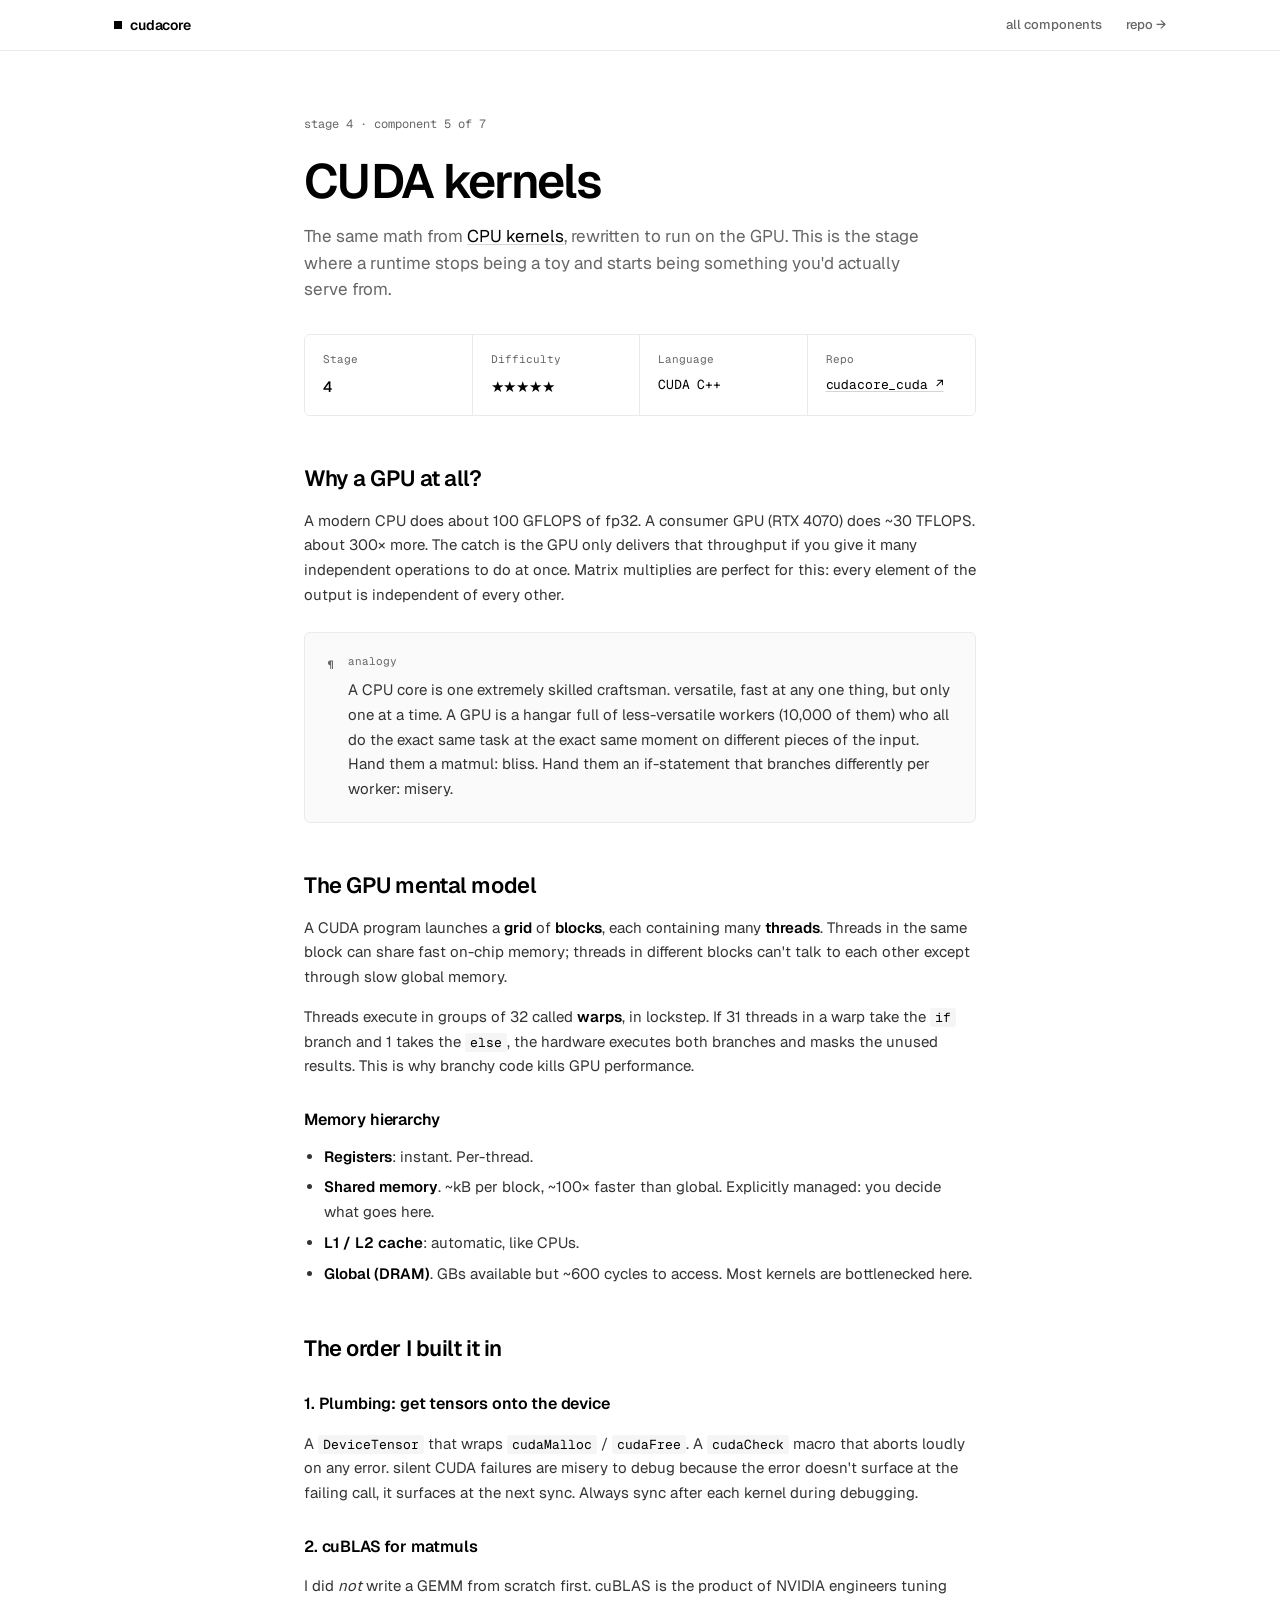
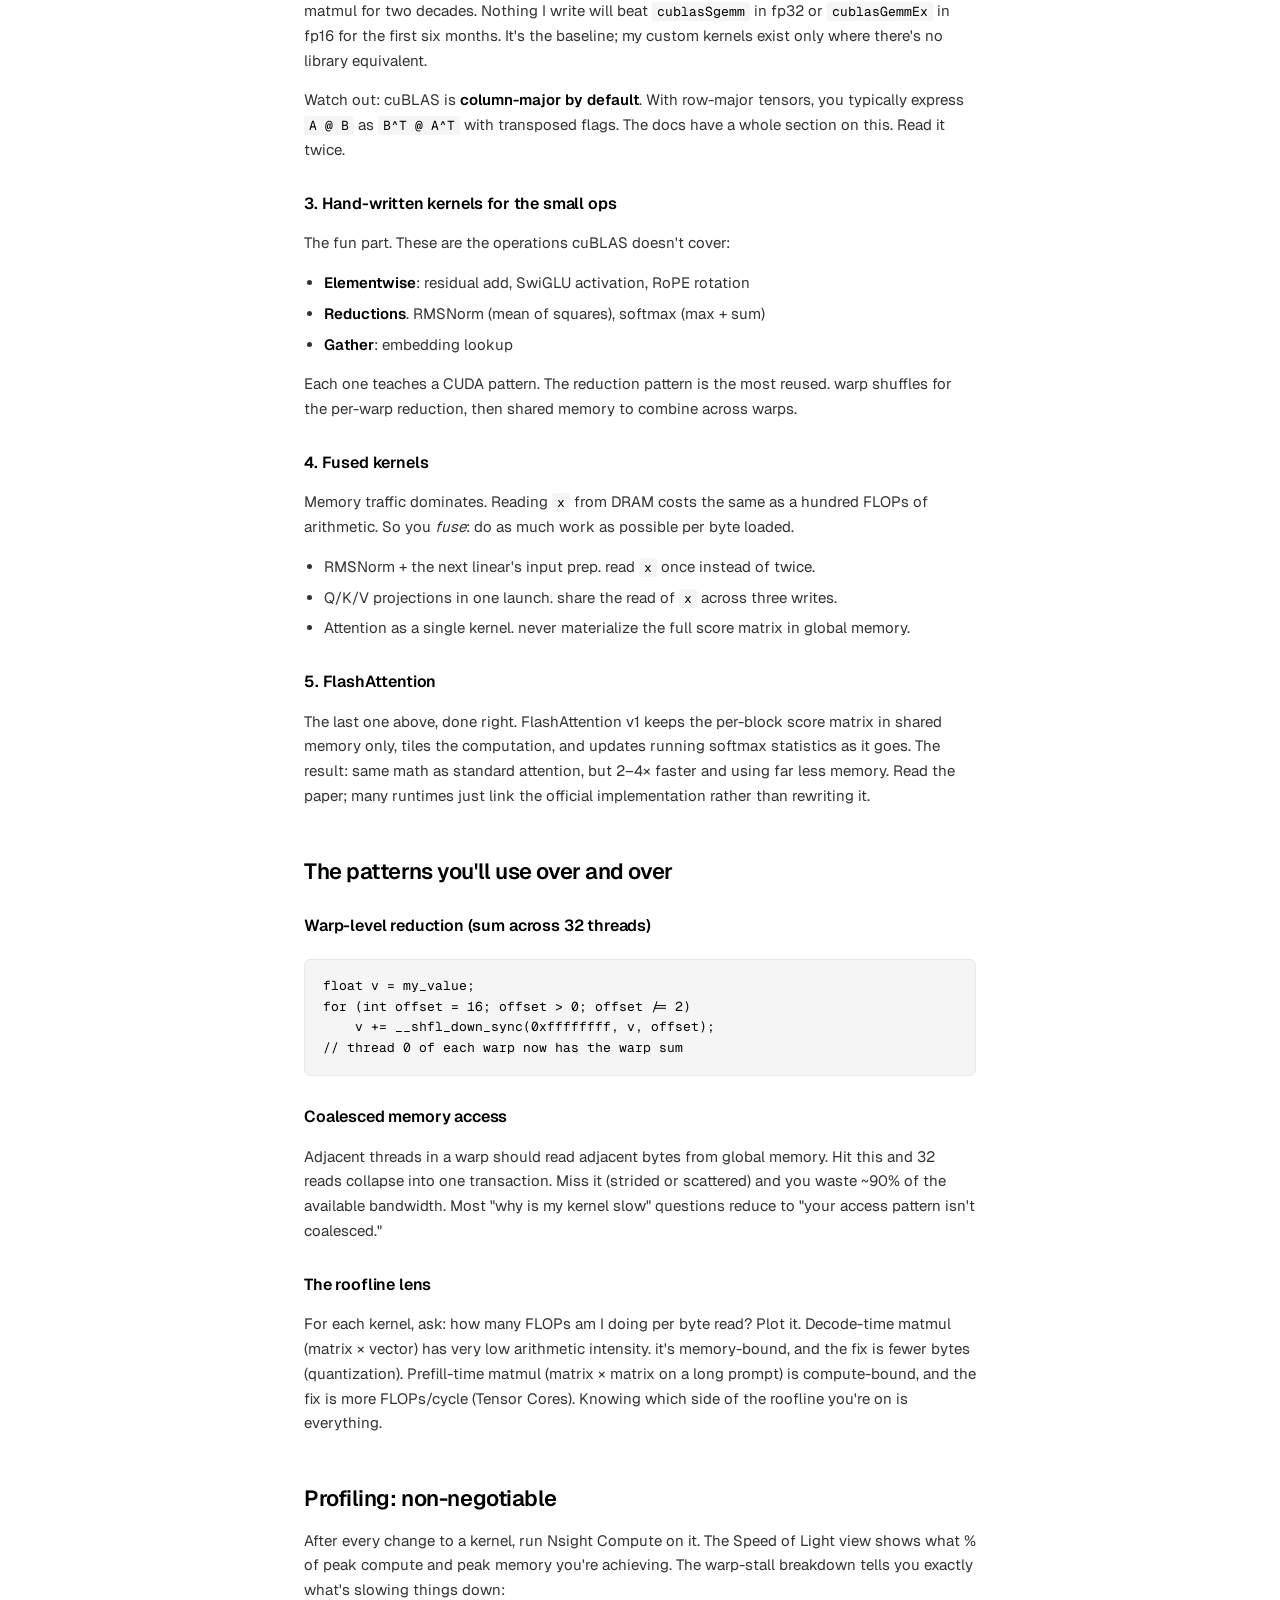
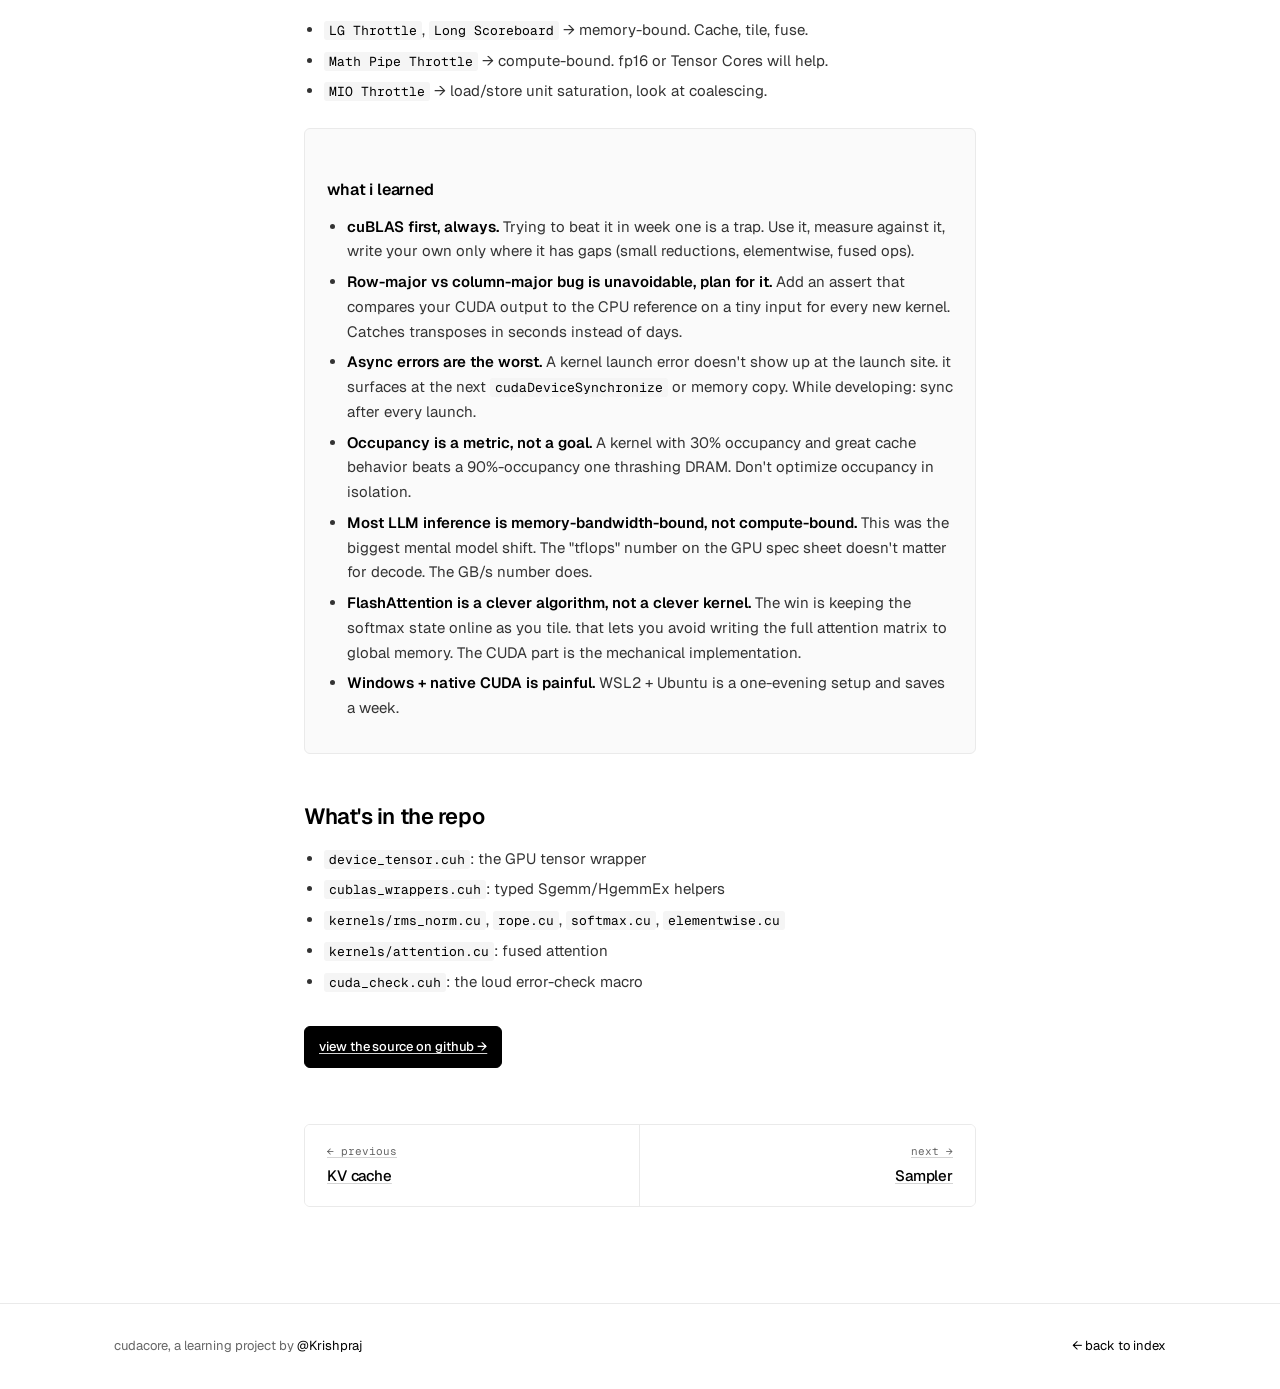
==== commit cda0d81b: "Drop // labels and em dashes for a more handwritten tone - Remove '// ' prefix from eyebrow and sect" ====
--- a/components/cuda.html
+++ b/components/cuda.html
@@ -3,7 +3,7 @@
 <head>
 <meta charset="utf-8">
 <meta name="viewport" content="width=device-width, initial-scale=1">
-<title>CUDA kernels — cudacore</title>
+<title>CUDA kernels · cudacore</title>
 <meta name="description" content="The GPU version of the math. cuBLAS for matmuls, hand-written kernels for the small ops, fused attention for the win. Where 'fast' actually lives.">
 <link rel="preconnect" href="https://fonts.googleapis.com">
 <link rel="preconnect" href="https://fonts.gstatic.com" crossorigin>
@@ -36,13 +36,13 @@
     </div>
 
     <h2>Why a GPU at all?</h2>
-    <p>A modern CPU does about 100 GFLOPS of fp32. A consumer GPU (RTX 4070) does ~30 TFLOPS — about 300× more. The catch is the GPU only delivers that throughput if you give it many independent operations to do at once. Matrix multiplies are perfect for this: every element of the output is independent of every other.</p>
+    <p>A modern CPU does about 100 GFLOPS of fp32. A consumer GPU (RTX 4070) does ~30 TFLOPS. about 300× more. The catch is the GPU only delivers that throughput if you give it many independent operations to do at once. Matrix multiplies are perfect for this: every element of the output is independent of every other.</p>
 
     <div class="analogy">
       <div class="icon">¶</div>
       <div class="body">
         <div class="tag">analogy</div>
-        <p>A CPU core is one extremely skilled craftsman — versatile, fast at any one thing, but only one at a time. A GPU is a hangar full of less-versatile workers (10,000 of them) who all do the exact same task at the exact same moment on different pieces of the input. Hand them a matmul: bliss. Hand them an if-statement that branches differently per worker: misery.</p>
+        <p>A CPU core is one extremely skilled craftsman. versatile, fast at any one thing, but only one at a time. A GPU is a hangar full of less-versatile workers (10,000 of them) who all do the exact same task at the exact same moment on different pieces of the input. Hand them a matmul: bliss. Hand them an if-statement that branches differently per worker: misery.</p>
       </div>
     </div>
 
@@ -53,16 +53,16 @@
 
     <h3>Memory hierarchy</h3>
     <ul>
-      <li><strong>Registers</strong> — instant. Per-thread.</li>
-      <li><strong>Shared memory</strong> — ~kB per block, ~100× faster than global. Explicitly managed: you decide what goes here.</li>
-      <li><strong>L1 / L2 cache</strong> — automatic, like CPUs.</li>
-      <li><strong>Global (DRAM)</strong> — GBs available but ~600 cycles to access. Most kernels are bottlenecked here.</li>
+      <li><strong>Registers</strong>: instant. Per-thread.</li>
+      <li><strong>Shared memory</strong>. ~kB per block, ~100× faster than global. Explicitly managed: you decide what goes here.</li>
+      <li><strong>L1 / L2 cache</strong>: automatic, like CPUs.</li>
+      <li><strong>Global (DRAM)</strong>. GBs available but ~600 cycles to access. Most kernels are bottlenecked here.</li>
     </ul>
 
     <h2>The order I built it in</h2>
 
-    <h3>1. Plumbing — get tensors onto the device</h3>
-    <p>A <code>DeviceTensor</code> that wraps <code>cudaMalloc</code> / <code>cudaFree</code>. A <code>cudaCheck</code> macro that aborts loudly on any error — silent CUDA failures are misery to debug because the error doesn't surface at the failing call, it surfaces at the next sync. Always sync after each kernel during debugging.</p>
+    <h3>1. Plumbing: get tensors onto the device</h3>
+    <p>A <code>DeviceTensor</code> that wraps <code>cudaMalloc</code> / <code>cudaFree</code>. A <code>cudaCheck</code> macro that aborts loudly on any error. silent CUDA failures are misery to debug because the error doesn't surface at the failing call, it surfaces at the next sync. Always sync after each kernel during debugging.</p>
 
     <h3>2. cuBLAS for matmuls</h3>
     <p>I did <em>not</em> write a GEMM from scratch first. cuBLAS is the product of NVIDIA engineers tuning matmul for two decades. Nothing I write will beat <code>cublasSgemm</code> in fp32 or <code>cublasGemmEx</code> in fp16 for the first six months. It's the baseline; my custom kernels exist only where there's no library equivalent.</p>
@@ -72,18 +72,18 @@
     <h3>3. Hand-written kernels for the small ops</h3>
     <p>The fun part. These are the operations cuBLAS doesn't cover:</p>
     <ul>
-      <li><strong>Elementwise</strong> — residual add, SwiGLU activation, RoPE rotation</li>
-      <li><strong>Reductions</strong> — RMSNorm (mean of squares), softmax (max + sum)</li>
-      <li><strong>Gather</strong> — embedding lookup</li>
+      <li><strong>Elementwise</strong>: residual add, SwiGLU activation, RoPE rotation</li>
+      <li><strong>Reductions</strong>. RMSNorm (mean of squares), softmax (max + sum)</li>
+      <li><strong>Gather</strong>: embedding lookup</li>
     </ul>
-    <p>Each one teaches a CUDA pattern. The reduction pattern is the most reused — warp shuffles for the per-warp reduction, then shared memory to combine across warps.</p>
+    <p>Each one teaches a CUDA pattern. The reduction pattern is the most reused. warp shuffles for the per-warp reduction, then shared memory to combine across warps.</p>
 
     <h3>4. Fused kernels</h3>
     <p>Memory traffic dominates. Reading <code>x</code> from DRAM costs the same as a hundred FLOPs of arithmetic. So you <em>fuse</em>: do as much work as possible per byte loaded.</p>
     <ul>
-      <li>RMSNorm + the next linear's input prep — read <code>x</code> once instead of twice.</li>
-      <li>Q/K/V projections in one launch — share the read of <code>x</code> across three writes.</li>
-      <li>Attention as a single kernel — never materialize the full score matrix in global memory.</li>
+      <li>RMSNorm + the next linear's input prep. read <code>x</code> once instead of twice.</li>
+      <li>Q/K/V projections in one launch. share the read of <code>x</code> across three writes.</li>
+      <li>Attention as a single kernel. never materialize the full score matrix in global memory.</li>
     </ul>
 
     <h3>5. FlashAttention</h3>
@@ -101,9 +101,9 @@
     <p>Adjacent threads in a warp should read adjacent bytes from global memory. Hit this and 32 reads collapse into one transaction. Miss it (strided or scattered) and you waste ~90% of the available bandwidth. Most "why is my kernel slow" questions reduce to "your access pattern isn't coalesced."</p>
 
     <h3>The roofline lens</h3>
-    <p>For each kernel, ask: how many FLOPs am I doing per byte read? Plot it. Decode-time matmul (matrix × vector) has very low arithmetic intensity — it's memory-bound, and the fix is fewer bytes (quantization). Prefill-time matmul (matrix × matrix on a long prompt) is compute-bound, and the fix is more FLOPs/cycle (Tensor Cores). Knowing which side of the roofline you're on is everything.</p>
+    <p>For each kernel, ask: how many FLOPs am I doing per byte read? Plot it. Decode-time matmul (matrix × vector) has very low arithmetic intensity. it's memory-bound, and the fix is fewer bytes (quantization). Prefill-time matmul (matrix × matrix on a long prompt) is compute-bound, and the fix is more FLOPs/cycle (Tensor Cores). Knowing which side of the roofline you're on is everything.</p>
 
-    <h2>Profiling — non-negotiable</h2>
+    <h2>Profiling: non-negotiable</h2>
     <p>After every change to a kernel, run Nsight Compute on it. The Speed of Light view shows what % of peak compute and peak memory you're achieving. The warp-stall breakdown tells you exactly what's slowing things down:</p>
     <ul>
       <li><code>LG Throttle</code>, <code>Long Scoreboard</code> → memory-bound. Cache, tile, fuse.</li>
@@ -112,25 +112,25 @@
     </ul>
 
     <div class="learned">
-      <h3>// what I learned</h3>
+      <h3>what i learned</h3>
       <ul>
         <li><strong>cuBLAS first, always.</strong> Trying to beat it in week one is a trap. Use it, measure against it, write your own only where it has gaps (small reductions, elementwise, fused ops).</li>
         <li><strong>Row-major vs column-major bug is unavoidable, plan for it.</strong> Add an assert that compares your CUDA output to the CPU reference on a tiny input for every new kernel. Catches transposes in seconds instead of days.</li>
-        <li><strong>Async errors are the worst.</strong> A kernel launch error doesn't show up at the launch site — it surfaces at the next <code>cudaDeviceSynchronize</code> or memory copy. While developing: sync after every launch.</li>
+        <li><strong>Async errors are the worst.</strong> A kernel launch error doesn't show up at the launch site. it surfaces at the next <code>cudaDeviceSynchronize</code> or memory copy. While developing: sync after every launch.</li>
         <li><strong>Occupancy is a metric, not a goal.</strong> A kernel with 30% occupancy and great cache behavior beats a 90%-occupancy one thrashing DRAM. Don't optimize occupancy in isolation.</li>
         <li><strong>Most LLM inference is memory-bandwidth-bound, not compute-bound.</strong> This was the biggest mental model shift. The "tflops" number on the GPU spec sheet doesn't matter for decode. The GB/s number does.</li>
-        <li><strong>FlashAttention is a clever algorithm, not a clever kernel.</strong> The win is keeping the softmax state online as you tile — that lets you avoid writing the full attention matrix to global memory. The CUDA part is the mechanical implementation.</li>
+        <li><strong>FlashAttention is a clever algorithm, not a clever kernel.</strong> The win is keeping the softmax state online as you tile. that lets you avoid writing the full attention matrix to global memory. The CUDA part is the mechanical implementation.</li>
         <li><strong>Windows + native CUDA is painful.</strong> WSL2 + Ubuntu is a one-evening setup and saves a week.</li>
       </ul>
     </div>
 
     <h2>What's in the repo</h2>
     <ul>
-      <li><code>device_tensor.cuh</code> — the GPU tensor wrapper</li>
-      <li><code>cublas_wrappers.cuh</code> — typed Sgemm/HgemmEx helpers</li>
+      <li><code>device_tensor.cuh</code>: the GPU tensor wrapper</li>
+      <li><code>cublas_wrappers.cuh</code>: typed Sgemm/HgemmEx helpers</li>
       <li><code>kernels/rms_norm.cu</code>, <code>rope.cu</code>, <code>softmax.cu</code>, <code>elementwise.cu</code></li>
-      <li><code>kernels/attention.cu</code> — fused attention</li>
-      <li><code>cuda_check.cuh</code> — the loud error-check macro</li>
+      <li><code>kernels/attention.cu</code>: fused attention</li>
+      <li><code>cuda_check.cuh</code>: the loud error-check macro</li>
     </ul>
 
     <p style="margin-top: 32px;"><a class="btn primary" href="https://github.com/Krishpraj/cudacore_cuda" target="_blank" rel="noopener">view the source on github →</a></p>
@@ -144,7 +144,7 @@
 
 <footer class="site-foot">
   <div class="wrap">
-    <div>cudacore // a learning project by <a href="https://github.com/Krishpraj" target="_blank" rel="noopener">@Krishpraj</a></div>
+    <div>cudacore, a learning project by <a href="https://github.com/Krishpraj" target="_blank" rel="noopener">@Krishpraj</a></div>
     <div><a href="../index.html">← back to index</a></div>
   </div>
 </footer>
